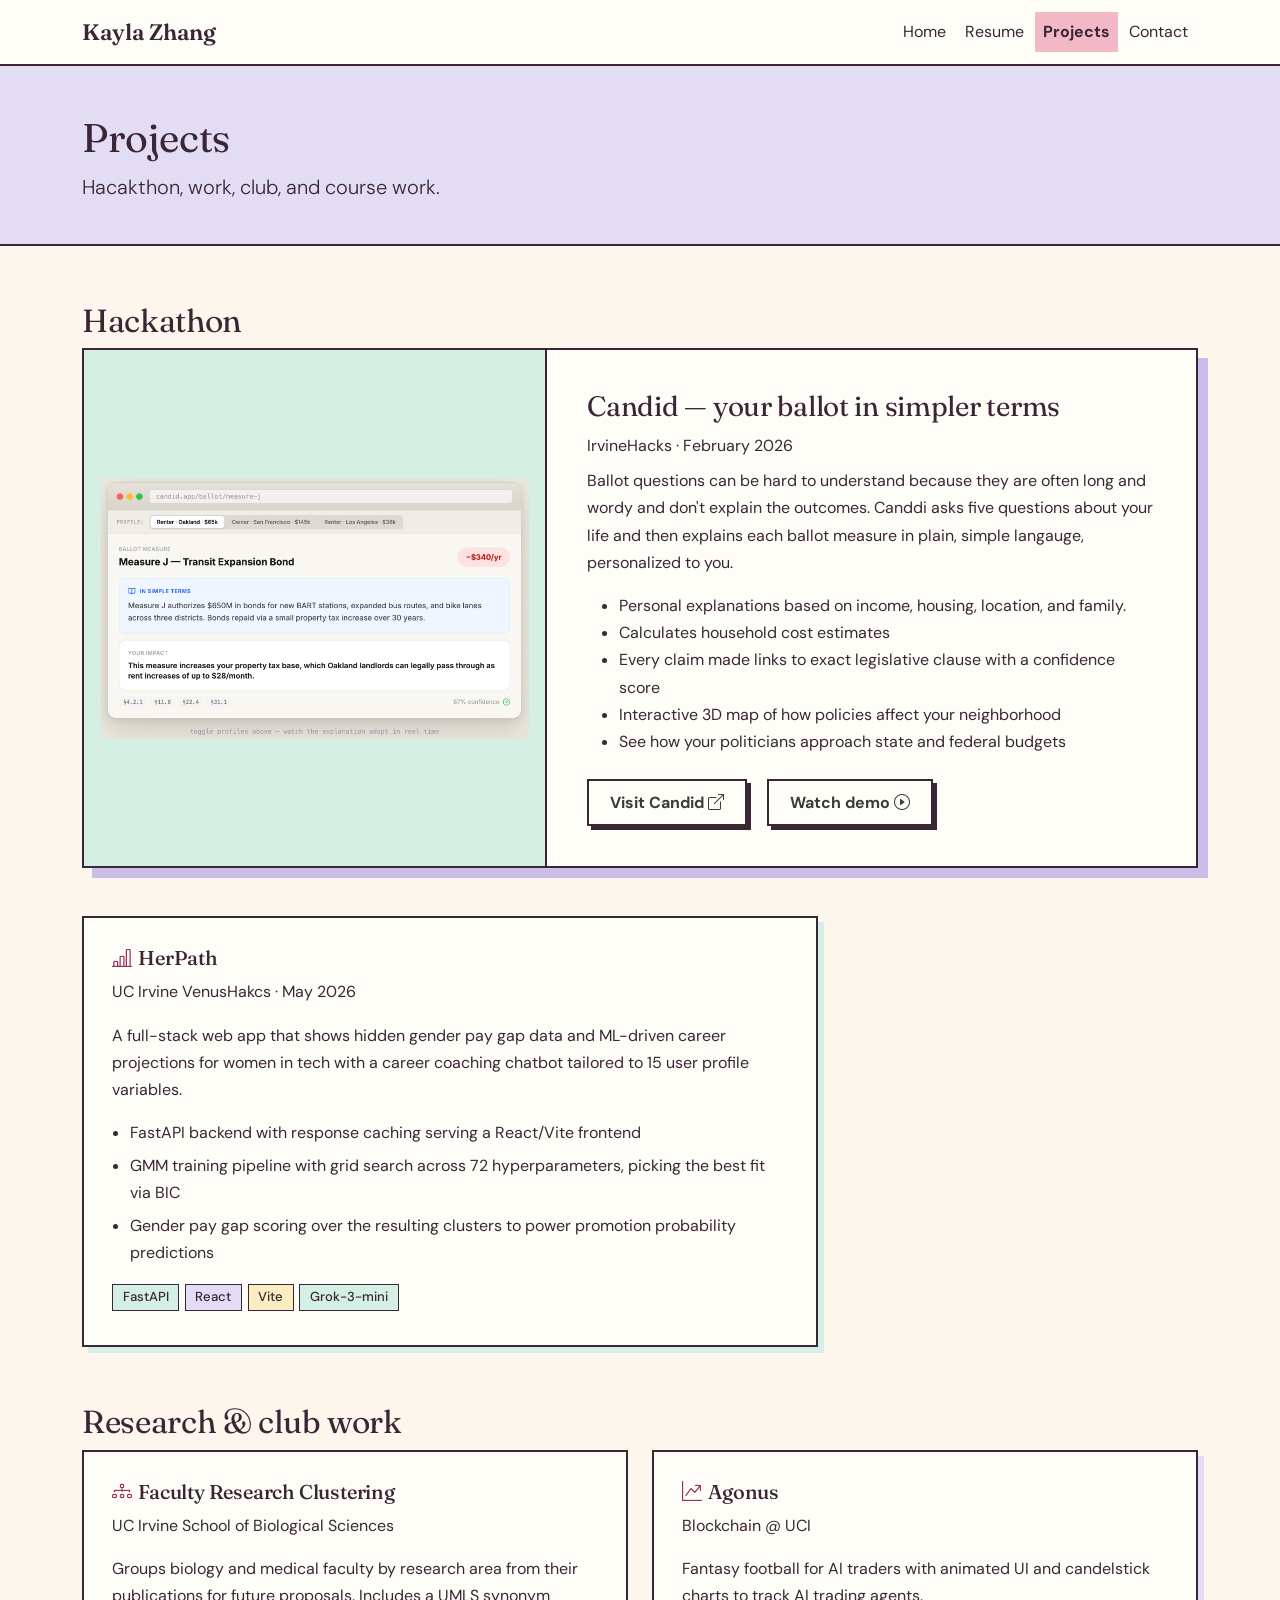
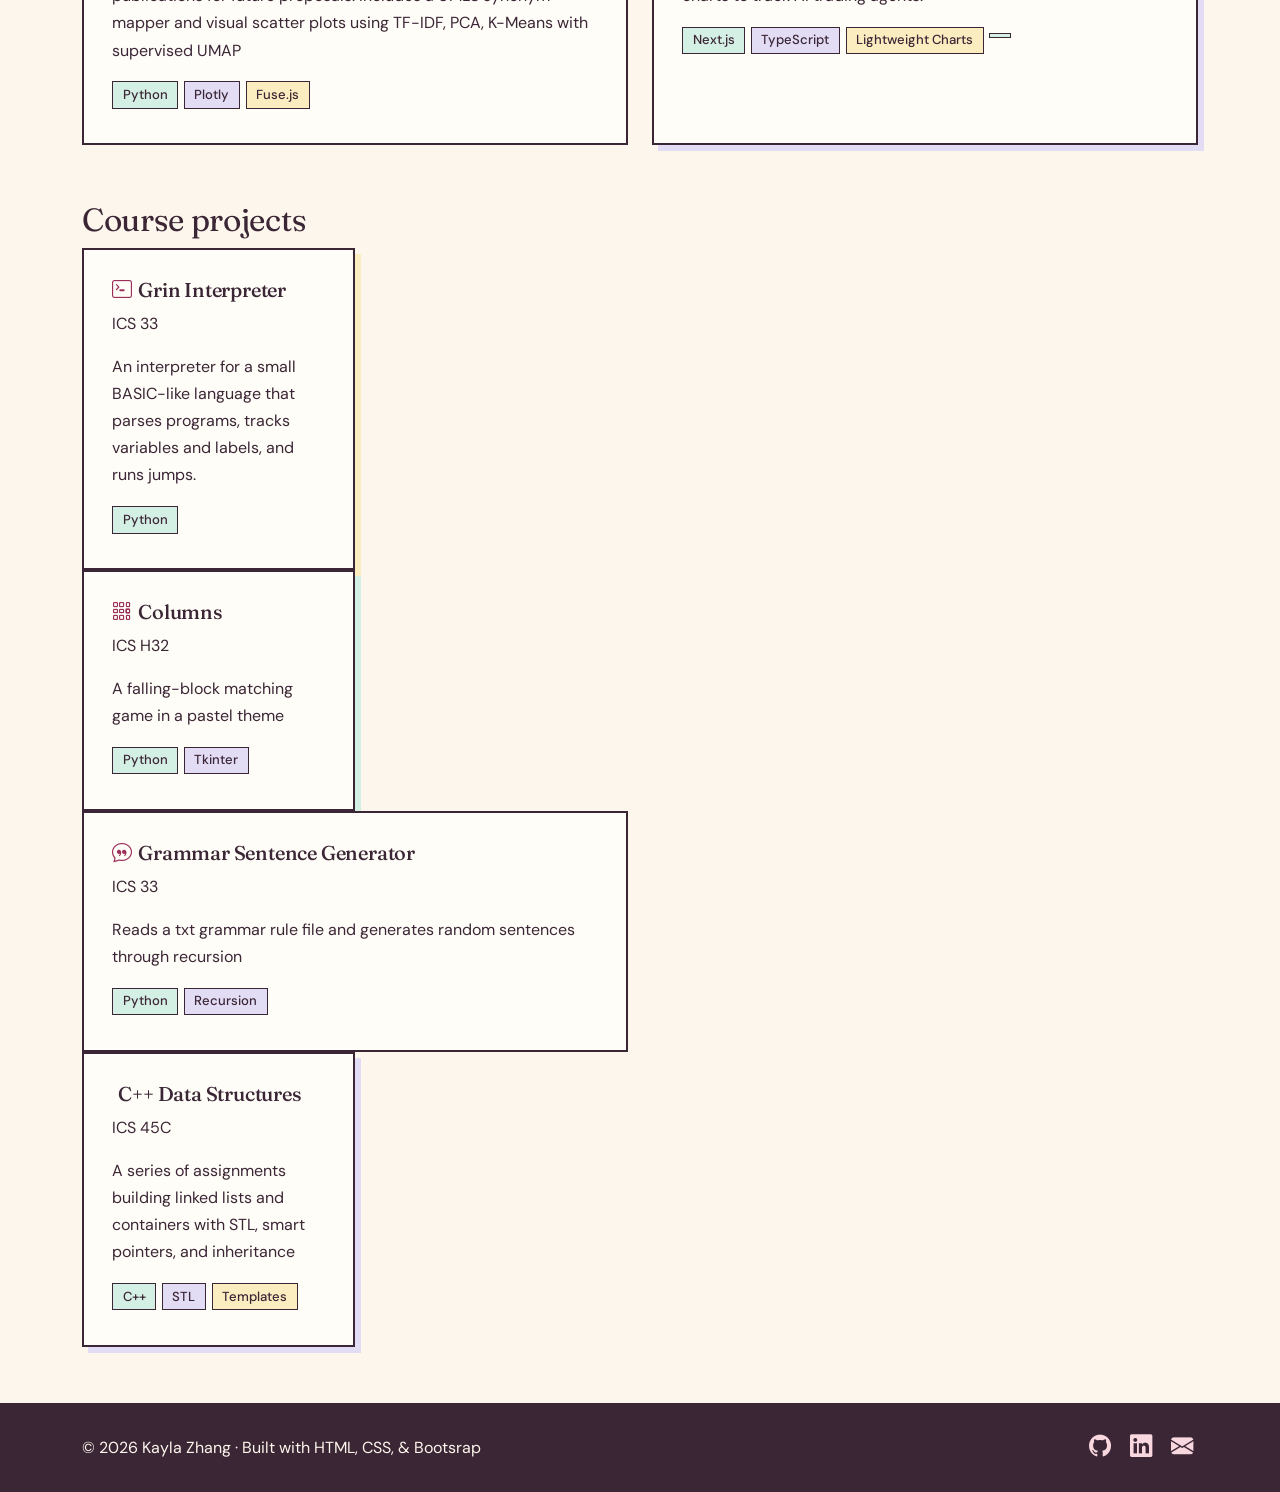
==== projects.html @ 16841bf6 "add course projects" ====
<!doctype html>
<html lang="en">

<!--
WRITTEN BY: Kayla Zhang
EMAIL: kaylaz2@uci.edu
-->

<head>
    <meta charset="utf-8">
    <meta name="author" content="Kayla Zhang">
    <meta name="description" content="description of your page">
  
    <link href="https://cdn.jsdelivr.net/npm/bootstrap@5.0.2/dist/css/bootstrap.min.css" rel="stylesheet" integrity="sha384-EVSTQN3/azprG1Anm3QDgpJLIm9Nao0Yz1ztcQTwFspd3yD65VohhpuuCOmLASjC" crossorigin="anonymous">
    <!-- bootstrap icons-->
    <link href="https://cdn.jsdelivr.net/npm/bootstrap-icons@1.13.1/font/bootstrap-icons.css" rel="stylesheet" integrity="sha384-Bk5cbLkZQ5raZ0+H2/+VbfYx3WpvxvQK4zqXZr7sYODuaX7bKXoSOnipQxkaS8sv" crossorigin="anonymous">
   
    <title>Home | Kayla Zhang </title>
  <!-- Google fonts-->
  <link rel="preconnect" href="htpps://fonts.googleapis.com">
  <link rel="preconnect" href="https://fonts.gstatic.com" crossorigin>
  <link rel="stylesheet" href="https://fonts.googleapis.com/css2?family=DM+Sans:wght@400;500;700&amp;family=Fraunces:opsz,wght@9..144,600&amp;display=swap" rel="stylesheet">
  <link href="css/style.css" rel="stylesheet"> </link> 

</head>
<body>
  <a class="skip-link" href="#main">Skip to main</a>
  <header>
    <nav class="navbar navbar-expand-md site-nav" aria-label="Main navigation">
      <div class="container">
        <a class="navbar-brand" href="index.html">Kayla Zhang</a>
        <button class="navbar-toggler" type="button" data-bs-toggle="collapse" data-bs-target="#navMenu" aria-controls="navMenu" aria-expanded="false" aria-label="Toggle navigation">
          <span class="navbar-toggler-icon"></span>
        </button>
        <div class="collapse navbar-collapse" id="navMenu">
          <div class="navbar-nav ms-auto">
            <li class="nav-item"><a class="nav-link" href="index.html">Home</a></li>
            <li class="nav-item"><a class="nav-link" href="resume.html">Resume</a></li>
            <li class="nav-item"><a class="nav-link active" aria-current="page" href="projects.html">Projects</a></li>
            <li class="nav-item"><a class="nav-link" href="contacts.html">Contact</a></li>
          </div>
        </div>
      </div>
    </nav>
  </header>

  <main id="main">
    <section class="page-header mint">
        <div class="container">
            <h1>Projects</h1>
            <p class="lead mb-0">Hacakthon, work, club, and course work.</p>
        </div>
    </section>
  </main>

  <section class="section" aria-labelledby="hack-heading">
    <div class="container">
        <h2 id="hack-heading" class="section-title">Hackathon</h2>
        <article class="feature row g-0">
            <div class="col-md-5 feature-media">
                <img src="images/candid_card.png" width="640" height="440" alt="Candid ballot card example for Measure J with a simplified version and outcome explanation">

            </div>
            <div class="col-md-7 feature-text">
                <h3>Candid &mdash; your ballot in simpler terms</h3>
                <p class="meta mb-2">IrvineHacks &middot; February 2026</p>
                <p>Ballot questions can be hard to understand because they are often long and wordy and don't explain the outcomes. Canddi asks five questions about your life and then explains each ballot measure in plain, simple langauge, personalized to you.</p>
                <ul>
                    <li>Personal explanations based on income, housing, location, and family.</li>
                    <li>Calculates household cost estimates</li>
                    <li>Every claim made links to exact legislative clause with a confidence score</li>
                    <li>Interactive 3D map of how policies affect your neighborhood</li>
                    <li>See how your politicians approach state and federal budgets</li>
                </ul>
                <a class="btn btn-pastel mt-2 me-3" href="https://irvine-hacks-candid.vercel.app/">Visit Candid <i class="bi bi-box-arrow-up-right" aria-hidden="true"></i><span class="visually-hidden">(external site)</span></a>
                <a class="btn btn-pastel mt-2" href="https://www.youtube.com/watch?v=BkP_iGvOhsA">Watch demo <i class="bi bi-play-circle" aria-hidden="true"></i><span class="visually-hidden">(video on external site)</span></a>
            </div>
        </article>
        <div class="row mt-5">
            <div class="col-lg-8">
                <article class="box mint">
                    <h3 class="h5"><i class="bi bi-bar-chart-line" aria-hidden="true"></i>HerPath</h3>
                    <p class="meta">UC Irvine VenusHakcs &middot; May 2026</p>
                    <p> A full-stack web app that shows hidden gender pay gap data and ML-driven career projections for women in tech with a career coaching chatbot tailored to 15 user profile variables. </p>
                    <ul>
                        <li>FastAPI backend with response caching serving a React/Vite frontend</li>
                        <li>GMM training pipeline with grid search across 72 hyperparameters, picking the best fit via BIC</li>
                        <li>Gender pay gap scoring over the resulting clusters to power promotion probability predictions</li>
                    </ul>
                    <div><span class="tag">FastAPI</span><span class="tag">React</span><span class="tag">Vite</span><span class="tag">Grok-3-mini</span></div>
                </article>
            </div>
        </div>
    </div>
  </section>
  <section class="section pt-0" aria-labelledby="work-heading">
    <div class="container">
        <h2 id="work-heading" class="section-title">Research &amp; club work</h2>
        <article class="row g-4">
            <div class="col-md-6">
                <article class="box">
                    <h3 class="h5"><i class="bi bi-diagram-3" aria-hidden="true"></i>Faculty Research Clustering</h3>
                    <p class="meta">UC Irvine School of Biological Sciences</p>
                    <p> Groups biology and medical faculty by research area from their publications for future proposals. Includes a UMLS synonym mapper and visual scatter plots using TF-IDF, PCA, K-Means with supervised UMAP</p>
                    <div><span class="tag">Python</span><span class="tag">Plotly</span><span class="tag">Fuse.js</span></div>
                </article>
            </div>
            <div class="col-md-6">
                <article class="box lavender">
                    <h3 class="h5"><i class="bi bi-graph-up-arrow" aria-hidden="true"></i>Agonus</h3>
                    <p class="meta">Blockchain @ UCI</p>
                    <p>Fantasy football for AI traders with animated UI and candelstick charts to track AI trading agents.</p>
                    <div><span class="tag">Next.js</span><span class="tag">TypeScript</span><span class="tag">Lightweight Charts</span><span class="tag"PostgreSQL></span></div>
                </article>
            </div>
        </div>
    </div>
  </section>

  <section class="section pt-0" aria-labelledby="course-heading">
    <div class="container">
        <h2 id="course-heading" class="section-title">Course projects</h2>
        <div class="row g-4">
            <div class="col-md-6">
                <div class="col-md-6">
                    <article class="box butter">
                        <h3 class="h5"><i class="bi bi-terminal" aria-hidden="true"></i>Grin Interpreter</h3>
                        <p class="meta">ICS 33</p>
                        <p>An interpreter for a small BASIC-like language that parses programs, tracks variables and labels, and runs jumps.</p>
                        <div><span class="tag">Python</span></div>
                    </article>
                </div>
                <div class="col-md-6">
                    <article class="box mint">
                        <h3 class="h5"><i class="bi bi-grid-3x3-gap" aria-hidden="true"></i>Columns</h3>
                        <p class="meta">ICS H32</p>
                        <p>A falling-block matching game in a pastel theme</p>
                        <div><span class="tag">Python</span><span class="tag">Tkinter</span></div>
                    </article>
                </div>
                <div class="col-md">
                    <article class="box">
                        <h3 class="h5"><i class="bi bi-chat-quote" aria-hidden="true"></i>Grammar Sentence Generator</h3>
                        <p class="meta">ICS 33</p>
                        <p>Reads a txt grammar rule file and generates random sentences through recursion</p>
                        <div><span class="tag">Python</span><span class="tag">Recursion</span></div>
                    </article>
                </div>
                <div class="col-md-6">
                    <article class="box lavender">
                        <h3 class="h5"><i class="bi bi-bracesp" aria-hidden="true"></i>C++ Data Structures</h3>
                        <p class="meta">ICS 45C</p>
                        <p>A series of assignments building linked lists and containers with STL, smart pointers, and inheritance</p>
                        <div><span class="tag">C++</span><span class="tag">STL</span><span class="tag">Templates</span></div>
                    </article>
                </div>
            </div>
        </div>
    </div>
  </section>



  <footer class="site-footer py-4">
    <div class="container d-md-flex justify-content-between align-items-center">
      <p class="mb-2 mb-md-0">&copy; 2026 Kayla Zhang &middot; Built with HTML, CSS, &amp; Bootsrap</p>
      <div class="social d-flex gpa-3 fs-5">
        <a href="https://github.com/kaylazhang07" aria-label="Github"><i class="bi bi-github" aria-hidden="true"></i></a>
        <a href="https://linkedin.com/kayla-d-zhang" aria-label="Linkedin"><i class="bi bi-linkedin" aria-hidden="true"></i></a>
        <a href="mailto:kaylazhang123@gmail.com" aria-label="Email Kayla"><i class="bi bi-envelope-fill" aria-hidden="true"></i></a>
      </div>
    </div>
  </footer>
  
  <script src="https://cdn.jsdelivr.net/npm/bootstrap@5.0.2/dist/js/bootstrap.bundle.min.js" integrity="sha384-MrcW6ZMFYlzcLA8Nl+NtUVF0sA7MsXsP1UyJoMp4YLEuNSfAP+JcXn/tWtIaxVXM" crossorigin="anonymous"></script>
</body>
</html>
---- css/style.css ----
/* color pallete
cream #fdf6ec
paper #fffdf8
light pink #f8d7df
lavender #e3dcf5
#mint #d4efe3
butter yellow #fbedc0
dark puprle #3b2635
fuschia #9c2f5a
*/

body{
    font-family: "DM Sans", "Helvetica Neue", Arial, sans-serif;
    background-color: #fdf6ec;
    color: #3b2635;
    line-height: 1.7;
}

h1, 
h2, 
h3, 
h4 {
    font-family: "Fraunces", Georgia, "Times New Roman", serif;
    font-weight: 400;
    color: #3b2635;
    letter-spacing: -0.01em;
}

a {
    color: #9c2f5a;
    text-decoration-thickness: 2px; 
    text-underline-offset: 3px;
}

a:hover,
a:focus{
    color: #3b2635; 
    background-color: #f8d7df;
}

a:focus-visible,
button:focus-visible,
.table-wrap:focus-visible{
    outline: 3px solid #9c2f5a;
    outline-offset: 2px;
    box-shadow: none;
}


.site-nav{
    background-color: #fffdf8;
    border-bottom: 2px solid #3b2635;
}
.site-nav .navbar-brand{
    font-family: "Fraunces", Georgia, serif;
    font-weight: 600;
    font-size: 1.4rem;
    color: #3b2635;
}

.site-nav .navbar-brand:hover,
.site-nav .navbar-brand:focus{
    background-color: transparent;
    color:#9c2f5a;
}

.site-nav .nav-link{
    color: #3b2635;
    padding: 0.4rem 0.9rem;
    margin: 0 0.1rem;
}

.site-nav .nav-link:hover,
.site-nav .nav-link:focus{
    background-color: #f8d7df;
    color:  #3b2635;
}

.site-nav .navbar-nav .nav-link.active{
    background-color: #f2b8c6;
    color: #3b2635;
    font-weight: 700;
}


code {
    color: #3b2635;
    background-color: #f8d7df;
    padding: 0 0.25rem;
}

.box{
    background-color: #fffdf8;
    border: 2px solid #3b2635;
    padding: 1.75rem;
}

.row > [class*="col"] > .box:only-child{
    height: 100%;
}

.box.lavender{
    box-shadow: 6px 6px 0 #e3dcf5;
}

.box.mint{
    box-shadow: 6px 6px 0 #d4efe3;
}

.box.butter{
    box-shadow: 6px 6px 0 #fbedc0;
}

.box.pink{
    box-shadow: 6px 6px 0 #f8d7df;
}

.box h2 .bi,
.box h3 .bi{
    color: #9c2f5a;
    margin-right: 0.4rem;
}

.box ul{
    padding-left: 1.1rem;
}

.box ul li{
    margin-bottom: 0.35rem;
}
.card,
.btn,
.navbar-toggler,
.table,
.badge,
img {
    border-radius: 0;
}

.skip-link{
    position: absolute; 
    left: 1rem;
    top: -4rem;
    z-index: 2000;
    padding: 0.5rem 1rem; 
    background-color:#3b2635; 
    color: #ffffff; 
}

.skip-link:focus{
    top: 1rem; 
    color: #ffffff;
    background-color: #3b2635; 
}

.feature {
    background-color: #fffdf8;
    border: 2px solid #3b2635;
    box-shadow: 10px 10px 0 #c9bdea;
}
.feature .feature-text{
    padding: 2.5rem;
}

.feature .feature-media{
    display: flex;
    align-items: center;
    background-color: #d4efe3;
    border-right: 2px solid #3b2635;
    padding: 1rem;
}

.feature .feature-media img{
    width: 100%;
    height:auto; 
}
.hero {
    background-color: #f8d7df;
    border-bottom: 2px solid #3b2635;
    padding: 4.5rem 0;
}

.hero .eyebrow{
    display: inline-block;
    background-color: #fffdf8;
    border: 2px solid #3b2635; 
    padding: 0.15rem 0.75rem; 
    font-weight: 600; 
    font-size: 0.85rem; 
    letter-spacing: 0.06em; 
    text-transform: uppercase; 
    margin-bottom: 1rem;
}

.hero h1{
    font-size: 1.2rem;
    max-width: 38rem;
}

.hero .lead{
    font-size: 1.2rem;
    max-width: 38rem;
}

.profile-img{
    width: 100%;
    max-width: 280px;
    height: auto;
    aspect-ratio: 4 / 5;
    object-fit: cover;
    object-position: 50% 70%;
    border: 2px solid #3b2635;
    box-shadow: 10px 10px 0 #3b2635;
    background-color: #fffdf8;
}

.btn-pastel{
    background: #fffdf8;
    border: 2px solid #3b2635;
    color: #3b3b3b;
    font-weight: 700;
    padding: 0.6rem 1.3rem;
    box-shadow: 4px 4px 0 #3b2635;
}

.btn-pastel:hover,
.btn-pastel:focus{
    background-color: #e3dcf5;
    border-color: #3b2635;
    color:#3b2635;
    box-shadow: 2px 2px 0 #3b2635;
}

.btn-pink{
    background: #fffdf8;
    border: 2px solid #3b2635;
    color: #3b3b3b;
    font-weight: 700;
    padding: 0.6rem 1.3rem;
    box-shadow: 4px 4px 0 #f2b8c6;
}

.btn-pink:hover,
.btn-pink:focus {
    background-color: #9c2f5a;
    border-color: #9c2f5a;
    color:#ffffff;
}

.page-header{
    background-color: #e3dcf5;
    border-bottom: 2px solid #3b2635;
    padding: 3rem 0 2.5rem;
}

.page-header.pink{
    background-color: #f8d7df;
}

.section{
    padding: 3.5rem 0;
}


.site-footer{
    background-color: #3b2635;
    color: #fdf6ec;
    padding: 2rem 0;
}

.site-footer a{
    color: #f8d7df;
}

.site-footer a:hover,
.site-footer a:focus{
    color: #3b2635;
    background-color: #f8d7df;
}

.site-footer .social a {
    font-size: 1.4rem;
    margin-left: 0.6rem;
    padding: 0.1rem 0.3rem;
}

.job{
    border-left: 3px solid #3b2635;
    padding: 0 0 2rem 1.5rem;
    position: relative;
}

.job::before{
    content:"";
    position: absolute;
    left: -9px;
    top: 0.45rem;
    width: 15px;
    height: 15px; 
    background-color: #f2b8c6;
    border: 2px solid #3b2635;
}

.job h3{
    font-size: 1.3rem;
    margin-bottom: 0.1rem;
}

.job.org{
    color: #9c2f5a;
    font-weight: 700;
}

.job ul{
    margin-top: 0.6rem;
    padding-left: 1.1rem;
}

.table-wrap{
    border: 2px solid #3b2635;
    background-color: #fffdf8;
}

.tag{
    display: inline-block;
    margin: 0 0.35rem 0.4rem 0;
    padding: 0.1rem 0.6rem;
    border: 1.5px solid #3b2635;
    background-color: #d4efe3;
    color: #3b2635;
    font-size: 0.82rem;
    font-weight: 500;
}
.tag:nth-child(3n) {
    background-color: #fbedc0;
}
.tag:nth-child(3n+2) {
    background-color: #e3dcf5;
}

.skills-table{
    margin-bottom: 0;
}

.skills-table th,
.skills-table td{
    background-color: #fffdf8;
    color: #3b2635;
    padding: 0.75rem 1rem;
}

.skills-table tbody tr:nth-child(even) th,
.skills-table tbody tr:nth-child(even) td{
    background-color: #e3dcf5;
}

.skills-table caption{
    caption-side: top;
    color: #3b2635;
    font-weight: 700;
    padding: 0.75rem 1rem;
    background-color: #e3dcf5;
    border-bottom: 2px solid #3b2635;
}

.skills-table thead th{
    background-color: #f2b8c6;
    color: #3b2635;
    border-bottom: 2px solid #3b2635;
}

.skills-table tbody th{
    font-weight: 700;
}

.sidebar{
    background-color: #fbedc0;
    border: 2px solid #3b2635;
    padding: 1.5rem;
}

.sidebar h2{
    font-size: 1.3rem;
}


.sidebar ul{
    padding-left: 1.1rem;
    margin-bottom: 0;
}

aside > .box{
    height: auto;
}

@media(max-width: 767.98px){
    .hero{
        padding: 2.5rem 0;
    }

    .hero h1{
        font-size: 2.3rem;
    }

    .profile-img {
        max-width: 200px;
        margin-bottom: 1.5rem;
        box-shadow: 6px 6px 0 #3b2635;
    }

    .feature .feature-media{
        border-right: none;
        border-bottom: 2px solid #3b2635;
    }


    .site-footer .social a {
        margin-left: 0;
        margin-right: 0.6rem;
    }

    .section{
        padding: 2.5rem 0;
    }
}
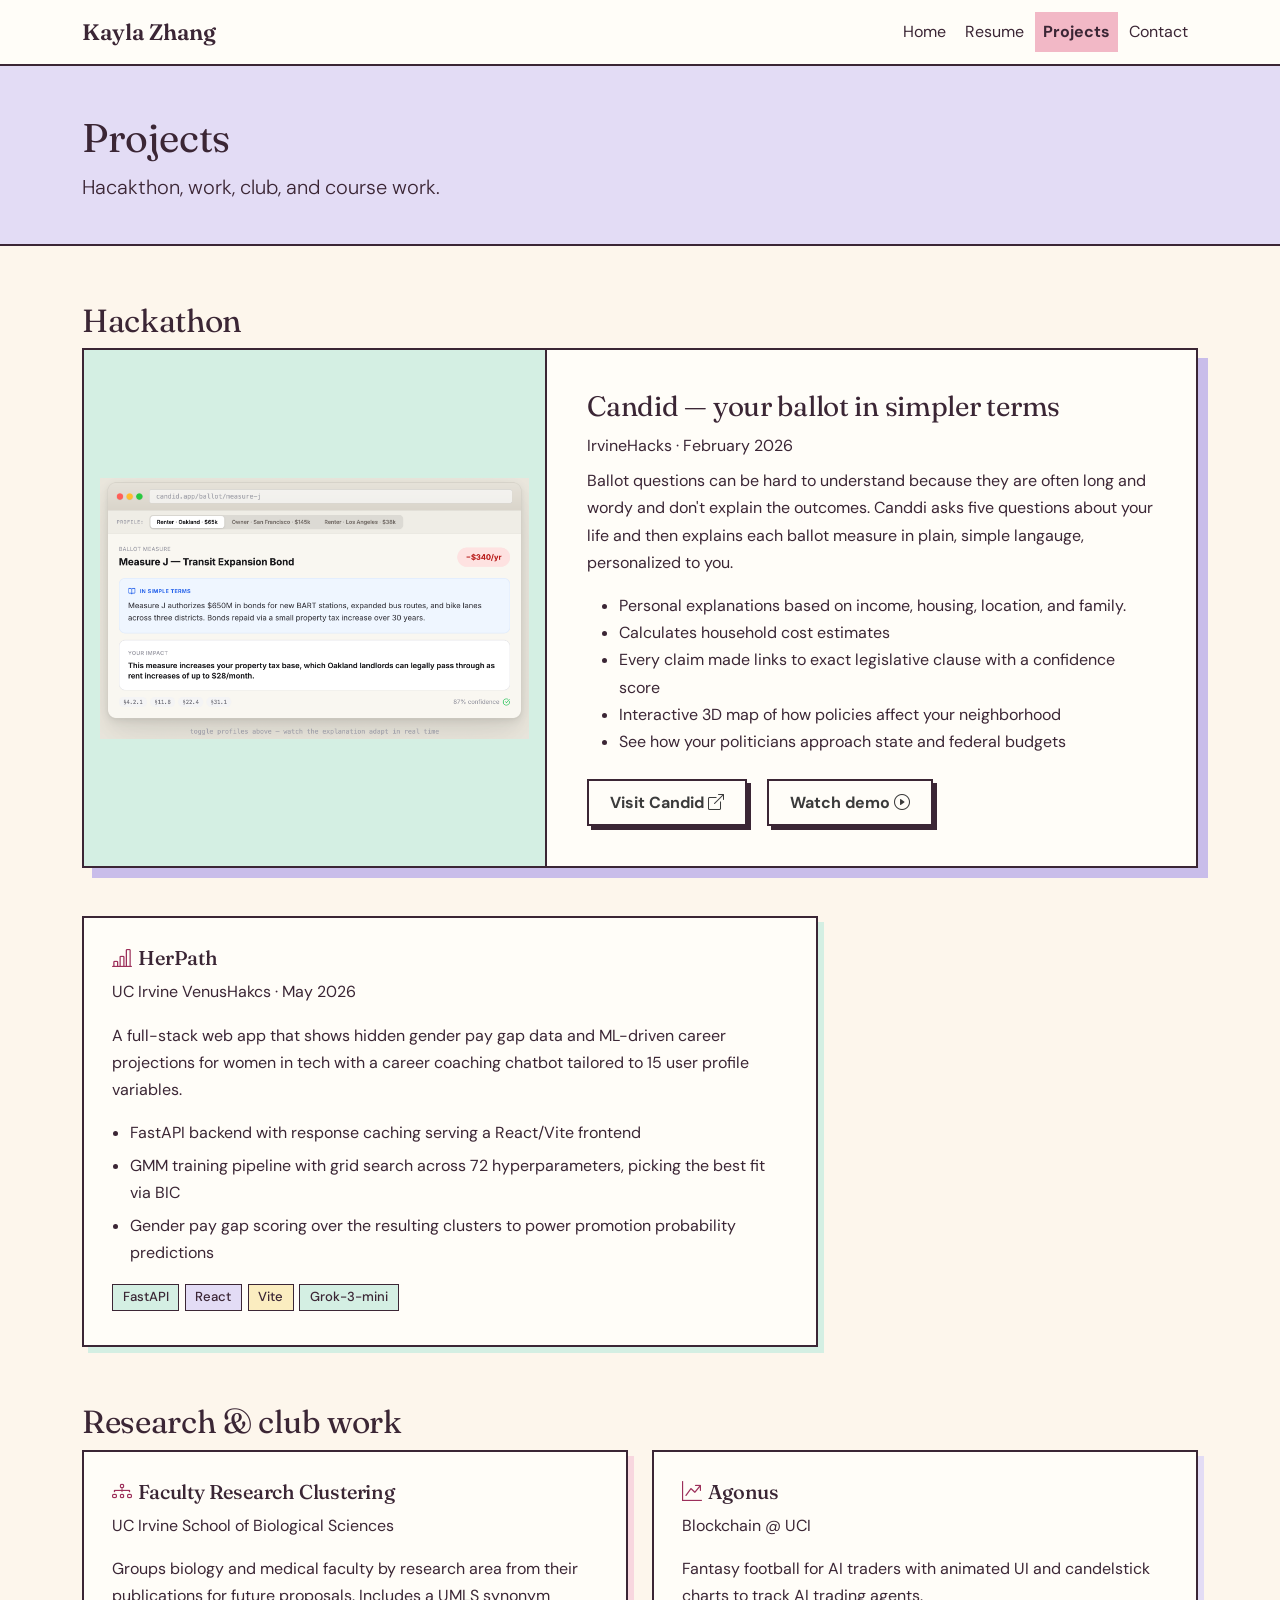
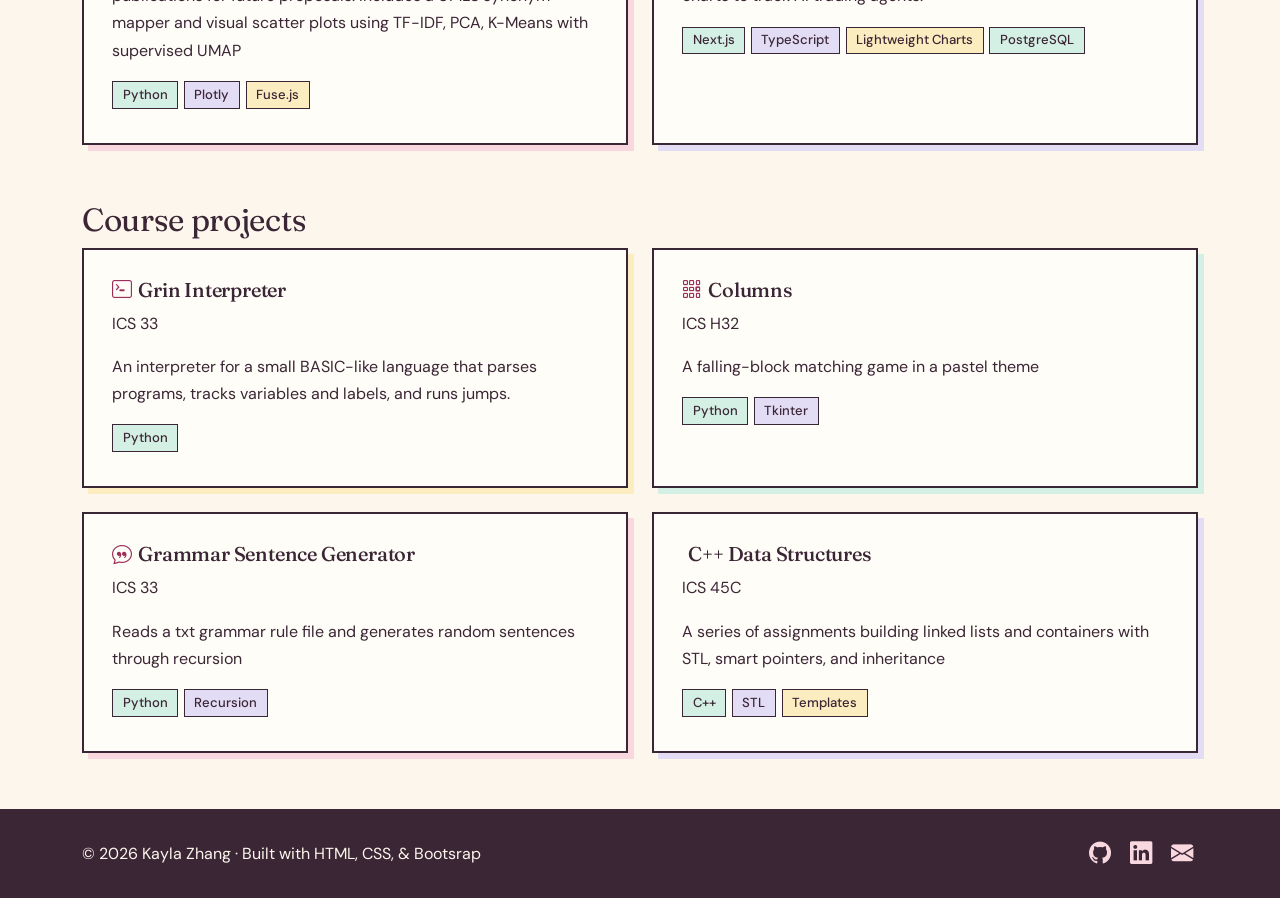
==== commit 16194e5c: "remove extra column line" ====
--- a/projects.html
+++ b/projects.html
@@ -98,7 +98,7 @@
         <h2 id="work-heading" class="section-title">Research &amp; club work</h2>
         <article class="row g-4">
             <div class="col-md-6">
-                <article class="box">
+                <article class="box pink">
                     <h3 class="h5"><i class="bi bi-diagram-3" aria-hidden="true"></i>Faculty Research Clustering</h3>
                     <p class="meta">UC Irvine School of Biological Sciences</p>
                     <p> Groups biology and medical faculty by research area from their publications for future proposals. Includes a UMLS synonym mapper and visual scatter plots using TF-IDF, PCA, K-Means with supervised UMAP</p>
@@ -110,7 +110,7 @@
                     <h3 class="h5"><i class="bi bi-graph-up-arrow" aria-hidden="true"></i>Agonus</h3>
                     <p class="meta">Blockchain @ UCI</p>
                     <p>Fantasy football for AI traders with animated UI and candelstick charts to track AI trading agents.</p>
-                    <div><span class="tag">Next.js</span><span class="tag">TypeScript</span><span class="tag">Lightweight Charts</span><span class="tag"PostgreSQL></span></div>
+                    <div><span class="tag">Next.js</span><span class="tag">TypeScript</span><span class="tag">Lightweight Charts</span><span class="tag">PostgreSQL</span></div>
                 </article>
             </div>
         </div>
@@ -121,7 +121,6 @@
     <div class="container">
         <h2 id="course-heading" class="section-title">Course projects</h2>
         <div class="row g-4">
-            <div class="col-md-6">
                 <div class="col-md-6">
                     <article class="box butter">
                         <h3 class="h5"><i class="bi bi-terminal" aria-hidden="true"></i>Grin Interpreter</h3>
@@ -139,7 +138,7 @@
                     </article>
                 </div>
                 <div class="col-md">
-                    <article class="box">
+                    <article class="box pink">
                         <h3 class="h5"><i class="bi bi-chat-quote" aria-hidden="true"></i>Grammar Sentence Generator</h3>
                         <p class="meta">ICS 33</p>
                         <p>Reads a txt grammar rule file and generates random sentences through recursion</p>
@@ -154,7 +153,6 @@
                         <div><span class="tag">C++</span><span class="tag">STL</span><span class="tag">Templates</span></div>
                     </article>
                 </div>
-            </div>
         </div>
     </div>
   </section>
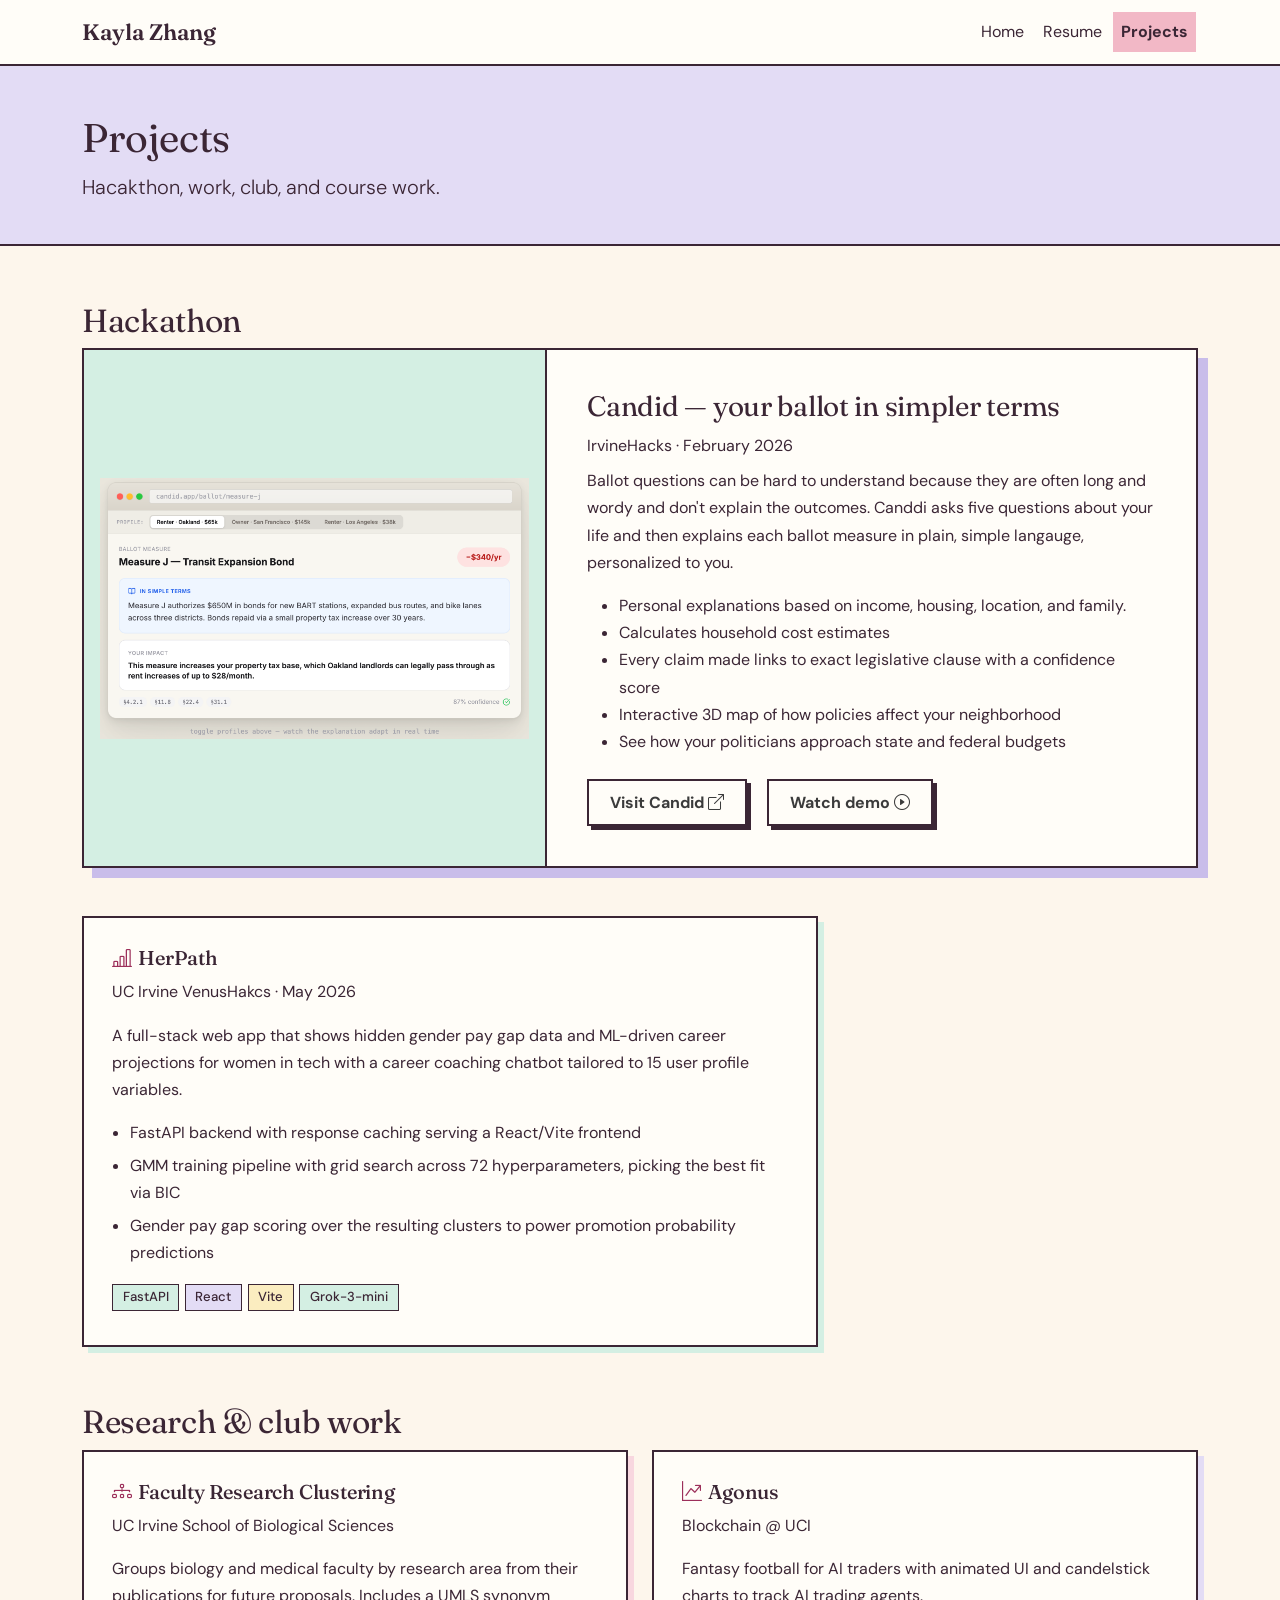
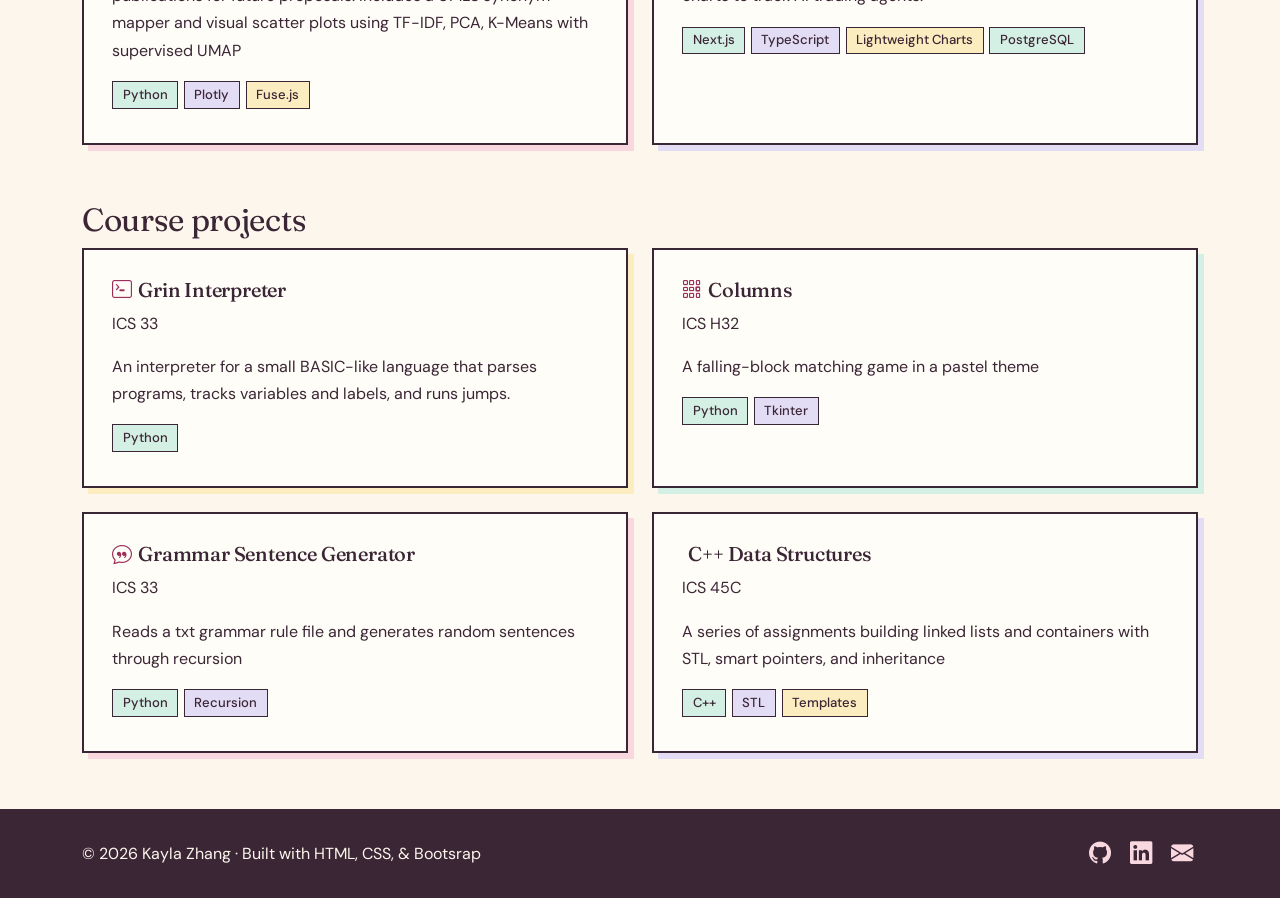
==== commit dc10e3be: "remove contact page" ====
--- a/projects.html
+++ b/projects.html
@@ -37,7 +37,6 @@
             <li class="nav-item"><a class="nav-link" href="index.html">Home</a></li>
             <li class="nav-item"><a class="nav-link" href="resume.html">Resume</a></li>
             <li class="nav-item"><a class="nav-link active" aria-current="page" href="projects.html">Projects</a></li>
-            <li class="nav-item"><a class="nav-link" href="contacts.html">Contact</a></li>
           </div>
         </div>
       </div>
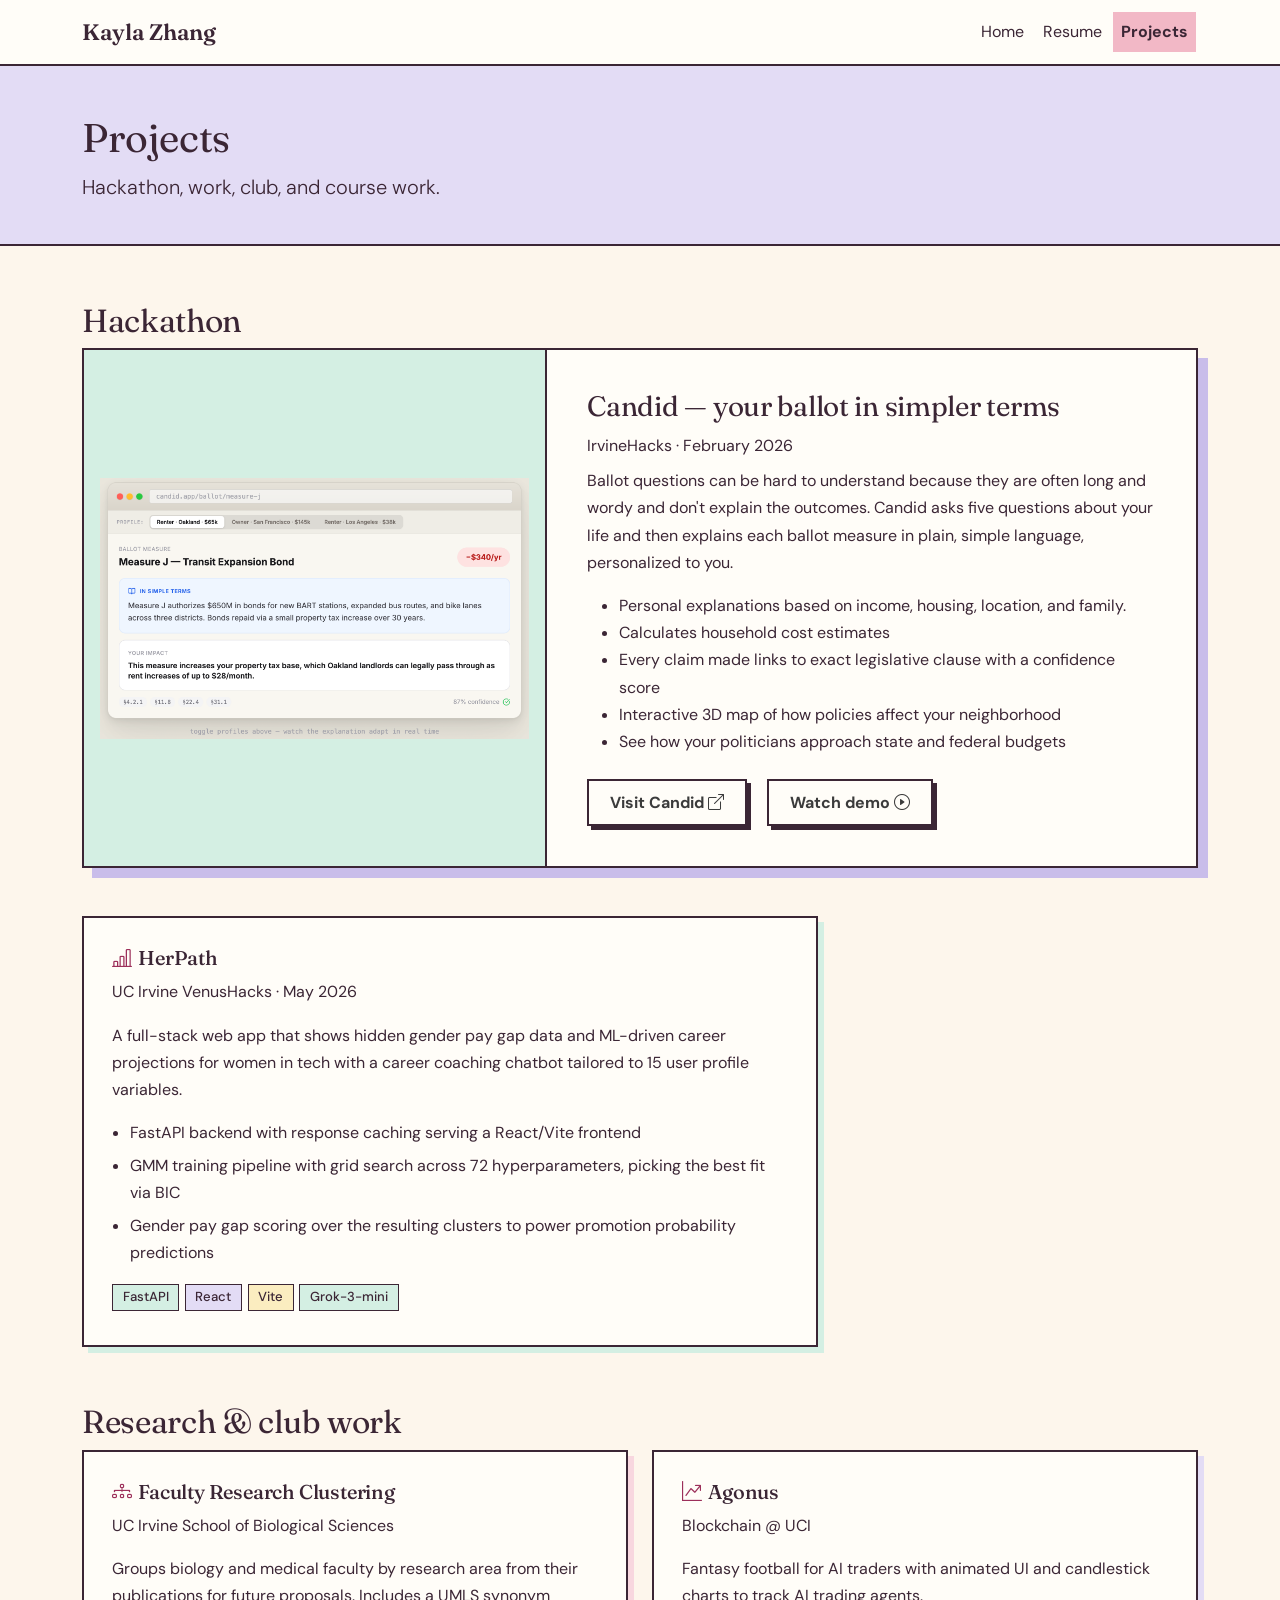
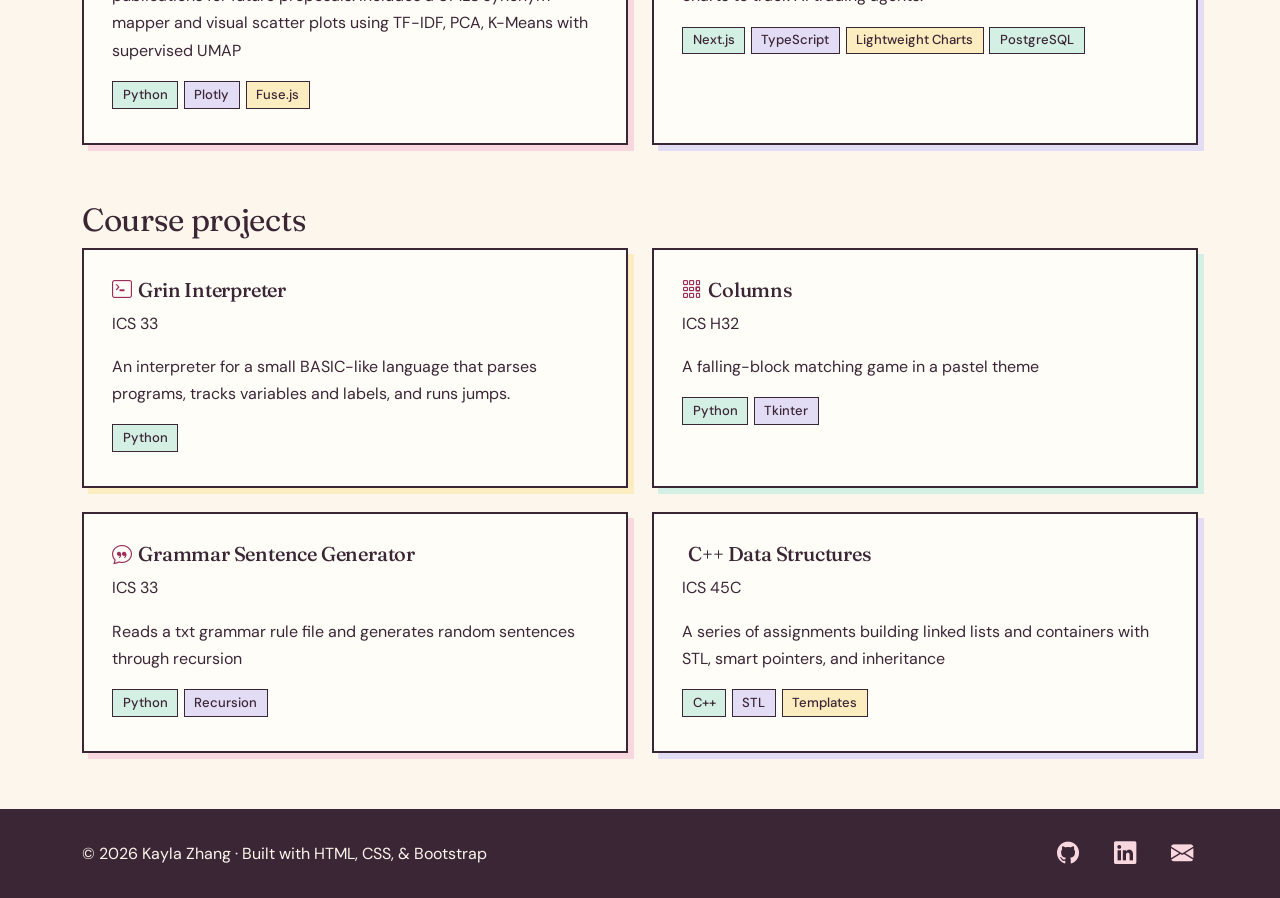
==== commit dc81f5c0: "fix w3c issues and typos" ====
--- a/projects.html
+++ b/projects.html
@@ -9,7 +9,7 @@
 <head>
     <meta charset="utf-8">
     <meta name="author" content="Kayla Zhang">
-    <meta name="description" content="description of your page">
+    <meta name="description" content="Kayla Zhang's projects (Hackathon, work, club, school)">
   
     <link href="https://cdn.jsdelivr.net/npm/bootstrap@5.0.2/dist/css/bootstrap.min.css" rel="stylesheet" integrity="sha384-EVSTQN3/azprG1Anm3QDgpJLIm9Nao0Yz1ztcQTwFspd3yD65VohhpuuCOmLASjC" crossorigin="anonymous">
     <!-- bootstrap icons-->
@@ -17,10 +17,10 @@
    
     <title>Home | Kayla Zhang </title>
   <!-- Google fonts-->
-  <link rel="preconnect" href="htpps://fonts.googleapis.com">
+  <link rel="preconnect" href="https://fonts.googleapis.com">
   <link rel="preconnect" href="https://fonts.gstatic.com" crossorigin>
-  <link rel="stylesheet" href="https://fonts.googleapis.com/css2?family=DM+Sans:wght@400;500;700&amp;family=Fraunces:opsz,wght@9..144,600&amp;display=swap" rel="stylesheet">
-  <link href="css/style.css" rel="stylesheet"> </link> 
+  <link rel="stylesheet" href="https://fonts.googleapis.com/css2?family=DM+Sans:wght@400;500;700&amp;family=Fraunces:opsz,wght@9..144,600&amp;display=swap">
+  <link href="css/style.css" rel="stylesheet"> 
 
 </head>
 <body>
@@ -47,10 +47,9 @@
     <section class="page-header mint">
         <div class="container">
             <h1>Projects</h1>
-            <p class="lead mb-0">Hacakthon, work, club, and course work.</p>
+            <p class="lead mb-0">Hackathon, work, club, and course work.</p>
         </div>
     </section>
-  </main>
 
   <section class="section" aria-labelledby="hack-heading">
     <div class="container">
@@ -63,7 +62,7 @@
             <div class="col-md-7 feature-text">
                 <h3>Candid &mdash; your ballot in simpler terms</h3>
                 <p class="meta mb-2">IrvineHacks &middot; February 2026</p>
-                <p>Ballot questions can be hard to understand because they are often long and wordy and don't explain the outcomes. Canddi asks five questions about your life and then explains each ballot measure in plain, simple langauge, personalized to you.</p>
+                <p>Ballot questions can be hard to understand because they are often long and wordy and don't explain the outcomes. Candid asks five questions about your life and then explains each ballot measure in plain, simple language, personalized to you.</p>
                 <ul>
                     <li>Personal explanations based on income, housing, location, and family.</li>
                     <li>Calculates household cost estimates</li>
@@ -79,7 +78,7 @@
             <div class="col-lg-8">
                 <article class="box mint">
                     <h3 class="h5"><i class="bi bi-bar-chart-line" aria-hidden="true"></i>HerPath</h3>
-                    <p class="meta">UC Irvine VenusHakcs &middot; May 2026</p>
+                    <p class="meta">UC Irvine VenusHacks &middot; May 2026</p>
                     <p> A full-stack web app that shows hidden gender pay gap data and ML-driven career projections for women in tech with a career coaching chatbot tailored to 15 user profile variables. </p>
                     <ul>
                         <li>FastAPI backend with response caching serving a React/Vite frontend</li>
@@ -95,7 +94,7 @@
   <section class="section pt-0" aria-labelledby="work-heading">
     <div class="container">
         <h2 id="work-heading" class="section-title">Research &amp; club work</h2>
-        <article class="row g-4">
+        <div class="row g-4">
             <div class="col-md-6">
                 <article class="box pink">
                     <h3 class="h5"><i class="bi bi-diagram-3" aria-hidden="true"></i>Faculty Research Clustering</h3>
@@ -108,7 +107,7 @@
                 <article class="box lavender">
                     <h3 class="h5"><i class="bi bi-graph-up-arrow" aria-hidden="true"></i>Agonus</h3>
                     <p class="meta">Blockchain @ UCI</p>
-                    <p>Fantasy football for AI traders with animated UI and candelstick charts to track AI trading agents.</p>
+                    <p>Fantasy football for AI traders with animated UI and candlestick charts to track AI trading agents.</p>
                     <div><span class="tag">Next.js</span><span class="tag">TypeScript</span><span class="tag">Lightweight Charts</span><span class="tag">PostgreSQL</span></div>
                 </article>
             </div>
@@ -155,13 +154,13 @@
         </div>
     </div>
   </section>
-
+</main>
 
 
   <footer class="site-footer py-4">
     <div class="container d-md-flex justify-content-between align-items-center">
-      <p class="mb-2 mb-md-0">&copy; 2026 Kayla Zhang &middot; Built with HTML, CSS, &amp; Bootsrap</p>
-      <div class="social d-flex gpa-3 fs-5">
+      <p class="mb-2 mb-md-0">&copy; 2026 Kayla Zhang &middot; Built with HTML, CSS, &amp; Bootstrap</p>
+      <div class="social d-flex gap-3 fs-5">
         <a href="https://github.com/kaylazhang07" aria-label="Github"><i class="bi bi-github" aria-hidden="true"></i></a>
         <a href="https://linkedin.com/kayla-d-zhang" aria-label="Linkedin"><i class="bi bi-linkedin" aria-hidden="true"></i></a>
         <a href="mailto:kaylazhang123@gmail.com" aria-label="Email Kayla"><i class="bi bi-envelope-fill" aria-hidden="true"></i></a>
--- a/css/style.css
+++ b/css/style.css
@@ -306,7 +306,7 @@
     margin-bottom: 0.1rem;
 }
 
-.job.org{
+.job .org{
     color: #9c2f5a;
     font-weight: 700;
 }
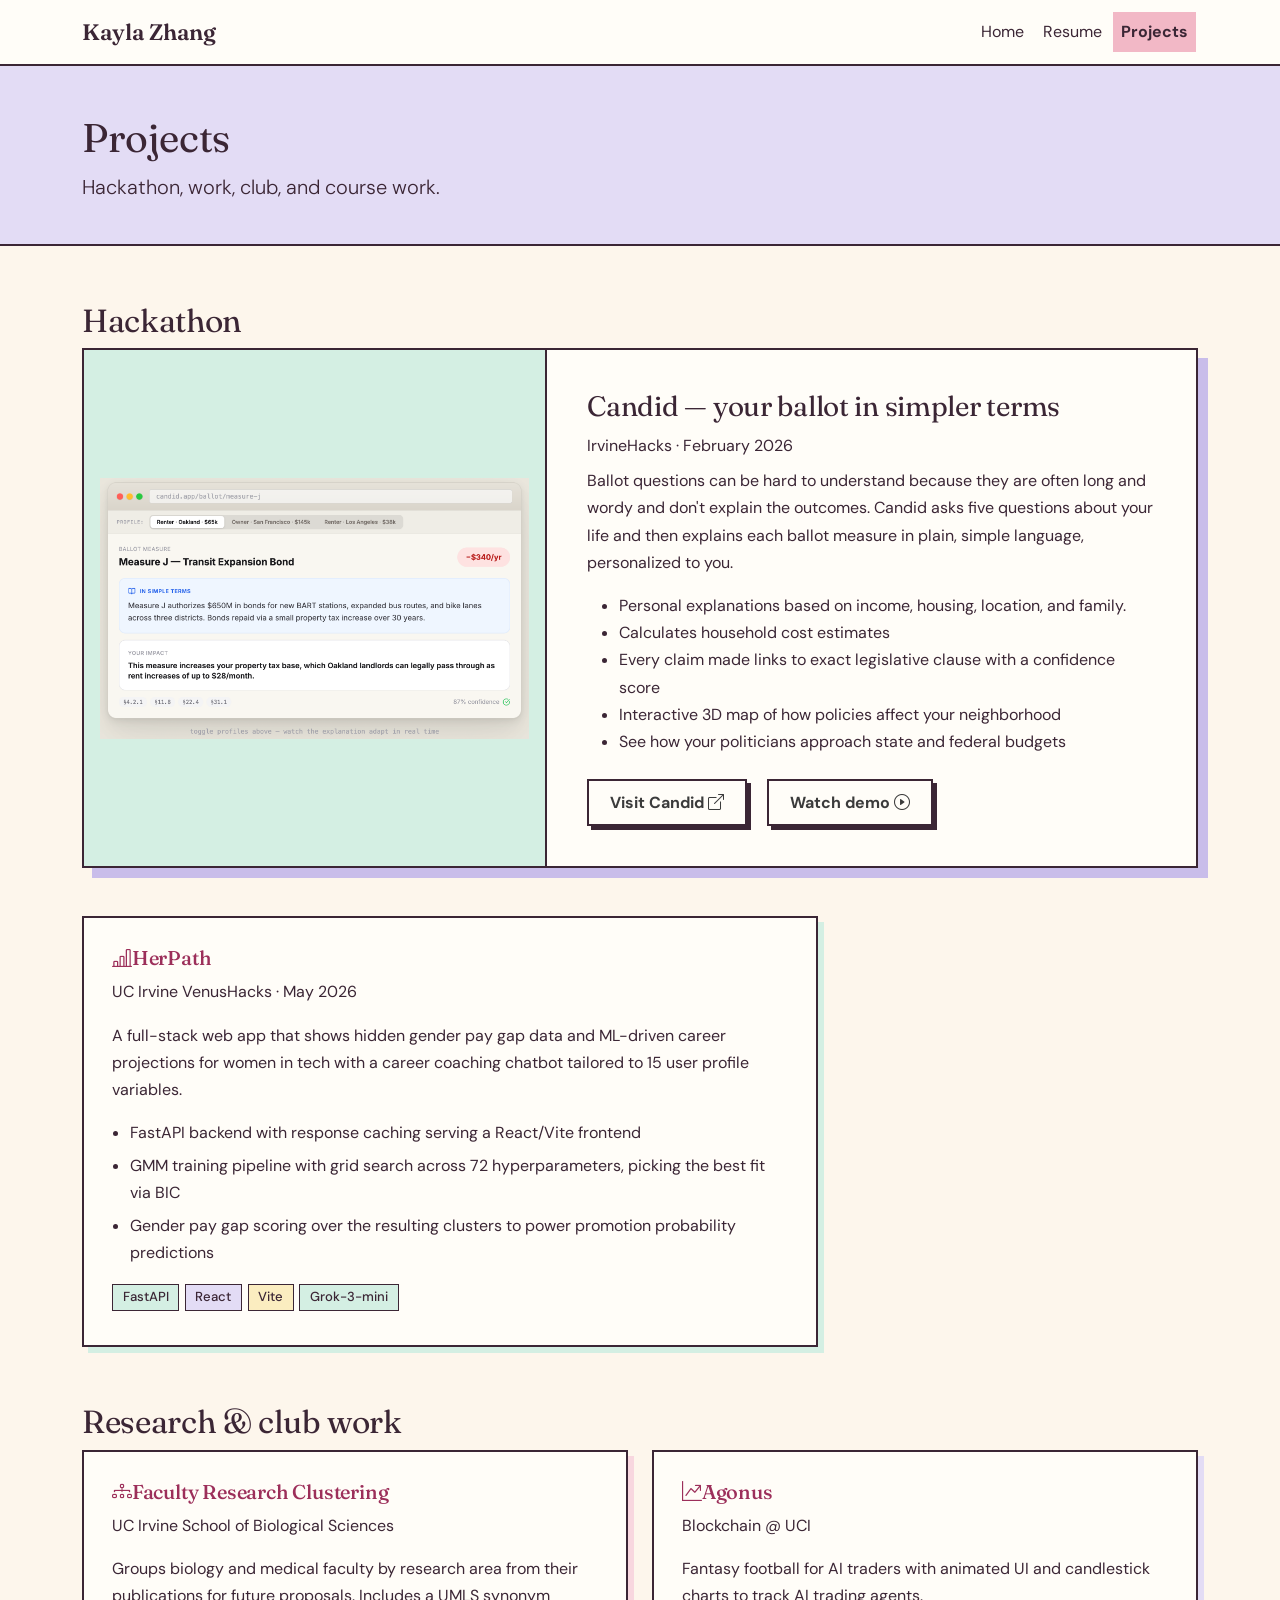
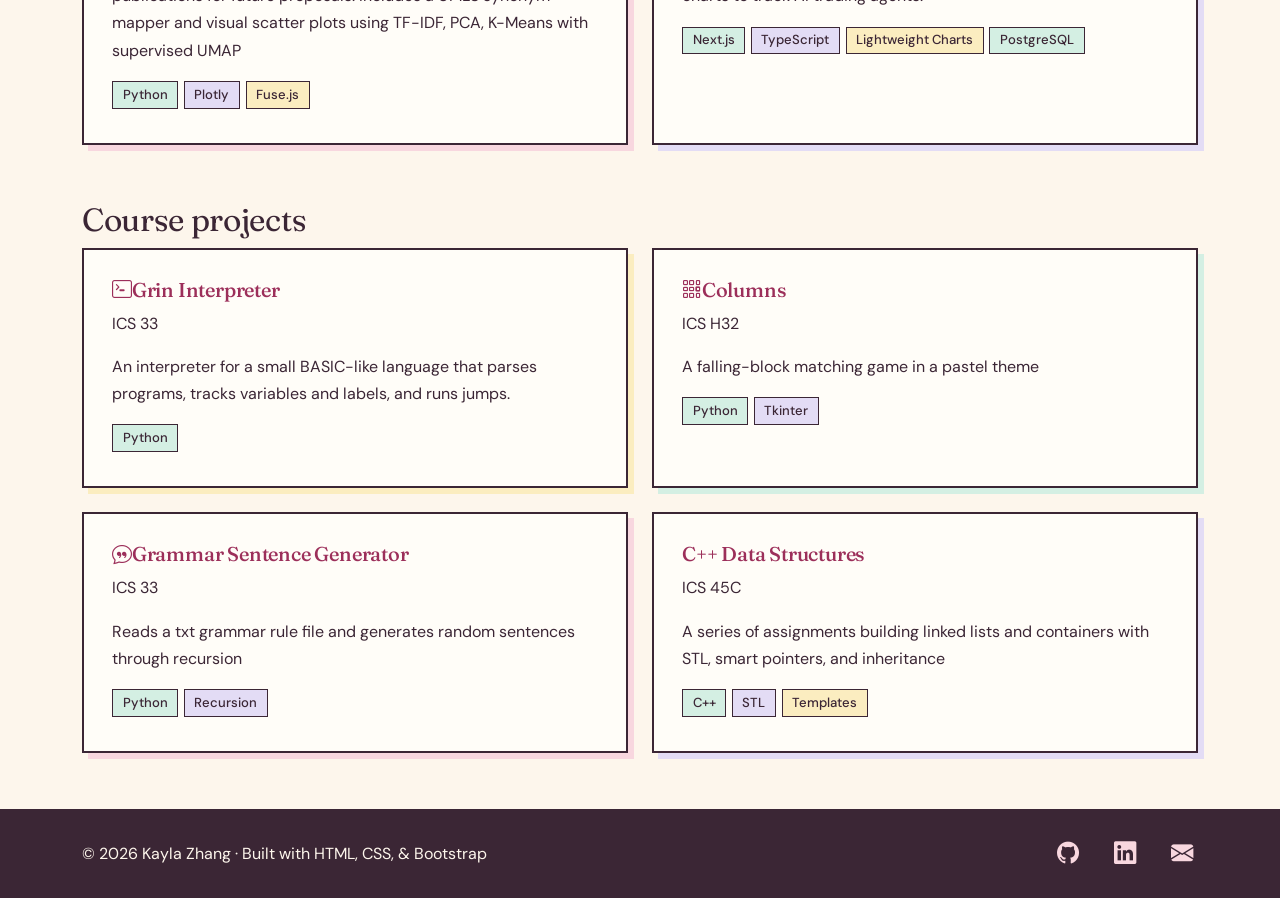
==== commit cfd71e5a: "fix accessibility issues with captions" ====
--- a/projects.html
+++ b/projects.html
@@ -33,11 +33,11 @@
           <span class="navbar-toggler-icon"></span>
         </button>
         <div class="collapse navbar-collapse" id="navMenu">
-          <div class="navbar-nav ms-auto">
+          <ul class="navbar-nav ms-auto">
             <li class="nav-item"><a class="nav-link" href="index.html">Home</a></li>
             <li class="nav-item"><a class="nav-link" href="resume.html">Resume</a></li>
             <li class="nav-item"><a class="nav-link active" aria-current="page" href="projects.html">Projects</a></li>
-          </div>
+          </ul>
         </div>
       </div>
     </nav>
@@ -70,14 +70,14 @@
                     <li>Interactive 3D map of how policies affect your neighborhood</li>
                     <li>See how your politicians approach state and federal budgets</li>
                 </ul>
-                <a class="btn btn-pastel mt-2 me-3" href="https://irvine-hacks-candid.vercel.app/">Visit Candid <i class="bi bi-box-arrow-up-right" aria-hidden="true"></i><span class="visually-hidden">(external site)</span></a>
-                <a class="btn btn-pastel mt-2" href="https://www.youtube.com/watch?v=BkP_iGvOhsA">Watch demo <i class="bi bi-play-circle" aria-hidden="true"></i><span class="visually-hidden">(video on external site)</span></a>
+                <a class="btn btn-pastel mt-2 me-3" href="https://irvine-hacks-candid.vercel.app/">Visit Candid <span class="bi bi-box-arrow-up-right" aria-hidden="true"></i><span class="visually-hidden">(external site)</span></a>
+                <a class="btn btn-pastel mt-2" href="https://www.youtube.com/watch?v=BkP_iGvOhsA">Watch demo <span class="bi bi-play-circle" aria-hidden="true"></i><span class="visually-hidden">(video on external site)</span></a>
             </div>
         </article>
         <div class="row mt-5">
             <div class="col-lg-8">
                 <article class="box mint">
-                    <h3 class="h5"><i class="bi bi-bar-chart-line" aria-hidden="true"></i>HerPath</h3>
+                    <h3 class="h5"><span class="bi bi-bar-chart-line" aria-hidden="true"></i>HerPath</h3>
                     <p class="meta">UC Irvine VenusHacks &middot; May 2026</p>
                     <p> A full-stack web app that shows hidden gender pay gap data and ML-driven career projections for women in tech with a career coaching chatbot tailored to 15 user profile variables. </p>
                     <ul>
@@ -97,7 +97,7 @@
         <div class="row g-4">
             <div class="col-md-6">
                 <article class="box pink">
-                    <h3 class="h5"><i class="bi bi-diagram-3" aria-hidden="true"></i>Faculty Research Clustering</h3>
+                    <h3 class="h5"><span class="bi bi-diagram-3" aria-hidden="true"></i>Faculty Research Clustering</h3>
                     <p class="meta">UC Irvine School of Biological Sciences</p>
                     <p> Groups biology and medical faculty by research area from their publications for future proposals. Includes a UMLS synonym mapper and visual scatter plots using TF-IDF, PCA, K-Means with supervised UMAP</p>
                     <div><span class="tag">Python</span><span class="tag">Plotly</span><span class="tag">Fuse.js</span></div>
@@ -105,7 +105,7 @@
             </div>
             <div class="col-md-6">
                 <article class="box lavender">
-                    <h3 class="h5"><i class="bi bi-graph-up-arrow" aria-hidden="true"></i>Agonus</h3>
+                    <h3 class="h5"><span class="bi bi-graph-up-arrow" aria-hidden="true"></i>Agonus</h3>
                     <p class="meta">Blockchain @ UCI</p>
                     <p>Fantasy football for AI traders with animated UI and candlestick charts to track AI trading agents.</p>
                     <div><span class="tag">Next.js</span><span class="tag">TypeScript</span><span class="tag">Lightweight Charts</span><span class="tag">PostgreSQL</span></div>
@@ -121,7 +121,7 @@
         <div class="row g-4">
                 <div class="col-md-6">
                     <article class="box butter">
-                        <h3 class="h5"><i class="bi bi-terminal" aria-hidden="true"></i>Grin Interpreter</h3>
+                        <h3 class="h5"><span class="bi bi-terminal" aria-hidden="true"></i>Grin Interpreter</h3>
                         <p class="meta">ICS 33</p>
                         <p>An interpreter for a small BASIC-like language that parses programs, tracks variables and labels, and runs jumps.</p>
                         <div><span class="tag">Python</span></div>
@@ -129,7 +129,7 @@
                 </div>
                 <div class="col-md-6">
                     <article class="box mint">
-                        <h3 class="h5"><i class="bi bi-grid-3x3-gap" aria-hidden="true"></i>Columns</h3>
+                        <h3 class="h5"><span class="bi bi-grid-3x3-gap" aria-hidden="true"></i>Columns</h3>
                         <p class="meta">ICS H32</p>
                         <p>A falling-block matching game in a pastel theme</p>
                         <div><span class="tag">Python</span><span class="tag">Tkinter</span></div>
@@ -137,7 +137,7 @@
                 </div>
                 <div class="col-md">
                     <article class="box pink">
-                        <h3 class="h5"><i class="bi bi-chat-quote" aria-hidden="true"></i>Grammar Sentence Generator</h3>
+                        <h3 class="h5"><span class="bi bi-chat-quote" aria-hidden="true"></i>Grammar Sentence Generator</h3>
                         <p class="meta">ICS 33</p>
                         <p>Reads a txt grammar rule file and generates random sentences through recursion</p>
                         <div><span class="tag">Python</span><span class="tag">Recursion</span></div>
@@ -145,7 +145,7 @@
                 </div>
                 <div class="col-md-6">
                     <article class="box lavender">
-                        <h3 class="h5"><i class="bi bi-bracesp" aria-hidden="true"></i>C++ Data Structures</h3>
+                        <h3 class="h5"><span class="bi bi-bracesp" aria-hidden="true"></i>C++ Data Structures</h3>
                         <p class="meta">ICS 45C</p>
                         <p>A series of assignments building linked lists and containers with STL, smart pointers, and inheritance</p>
                         <div><span class="tag">C++</span><span class="tag">STL</span><span class="tag">Templates</span></div>
@@ -161,9 +161,9 @@
     <div class="container d-md-flex justify-content-between align-items-center">
       <p class="mb-2 mb-md-0">&copy; 2026 Kayla Zhang &middot; Built with HTML, CSS, &amp; Bootstrap</p>
       <div class="social d-flex gap-3 fs-5">
-        <a href="https://github.com/kaylazhang07" aria-label="Github"><i class="bi bi-github" aria-hidden="true"></i></a>
-        <a href="https://linkedin.com/kayla-d-zhang" aria-label="Linkedin"><i class="bi bi-linkedin" aria-hidden="true"></i></a>
-        <a href="mailto:kaylazhang123@gmail.com" aria-label="Email Kayla"><i class="bi bi-envelope-fill" aria-hidden="true"></i></a>
+        <a href="https://github.com/kaylazhang07" aria-label="Github"><span class="bi bi-github" aria-hidden="true"></i></a>
+        <a href="https://linkedin.com/kayla-d-zhang" aria-label="Linkedin"><span class="bi bi-linkedin" aria-hidden="true"></i></a>
+        <a href="mailto:kaylazhang123@gmail.com" aria-label="Email Kayla"><span class="bi bi-envelope-fill" aria-hidden="true"></i></a>
       </div>
     </div>
   </footer>
--- a/css/style.css
+++ b/css/style.css
@@ -393,6 +393,12 @@
     height: auto;
 }
 
+.sidebar .sidebar-label{
+    font-size: 1rem;
+    font-weight: 700;
+    margin: 1rem 0 0.25rem;
+}
+
 @media(max-width: 767.98px){
     .hero{
         padding: 2.5rem 0;
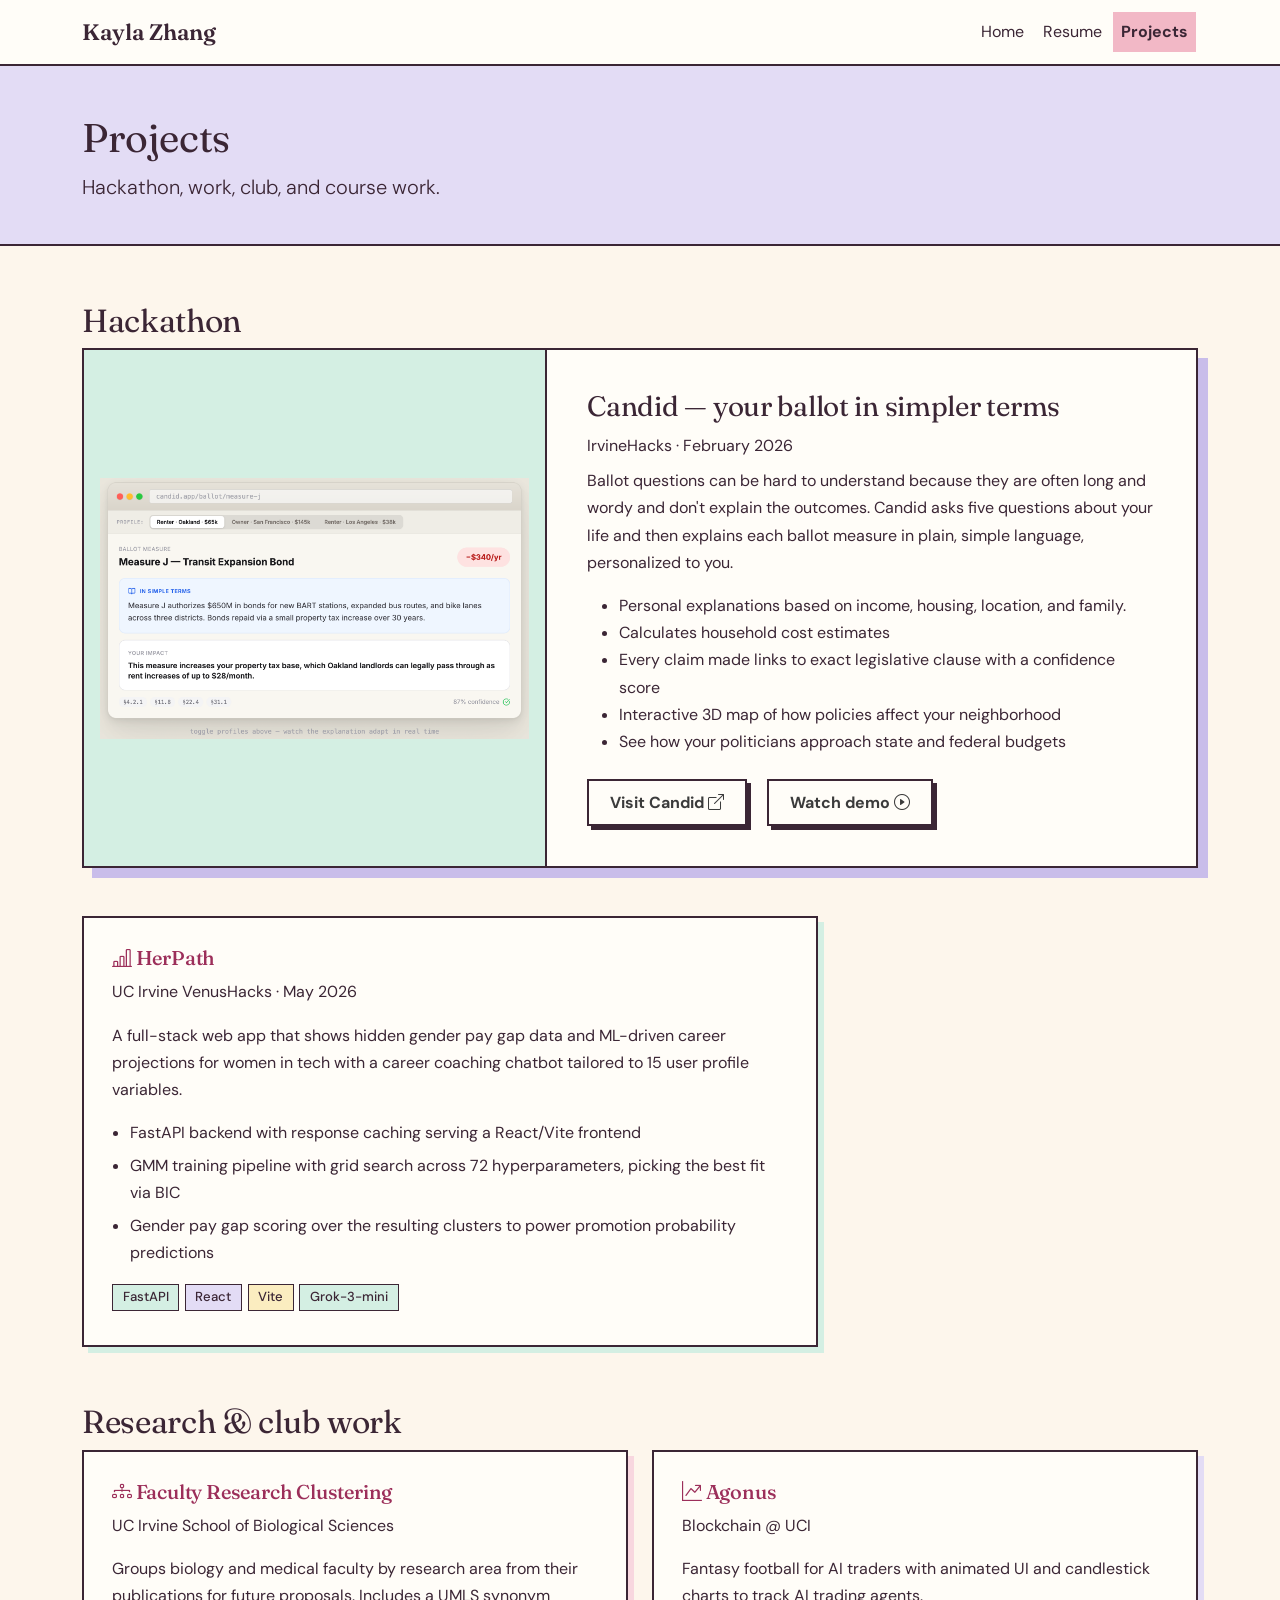
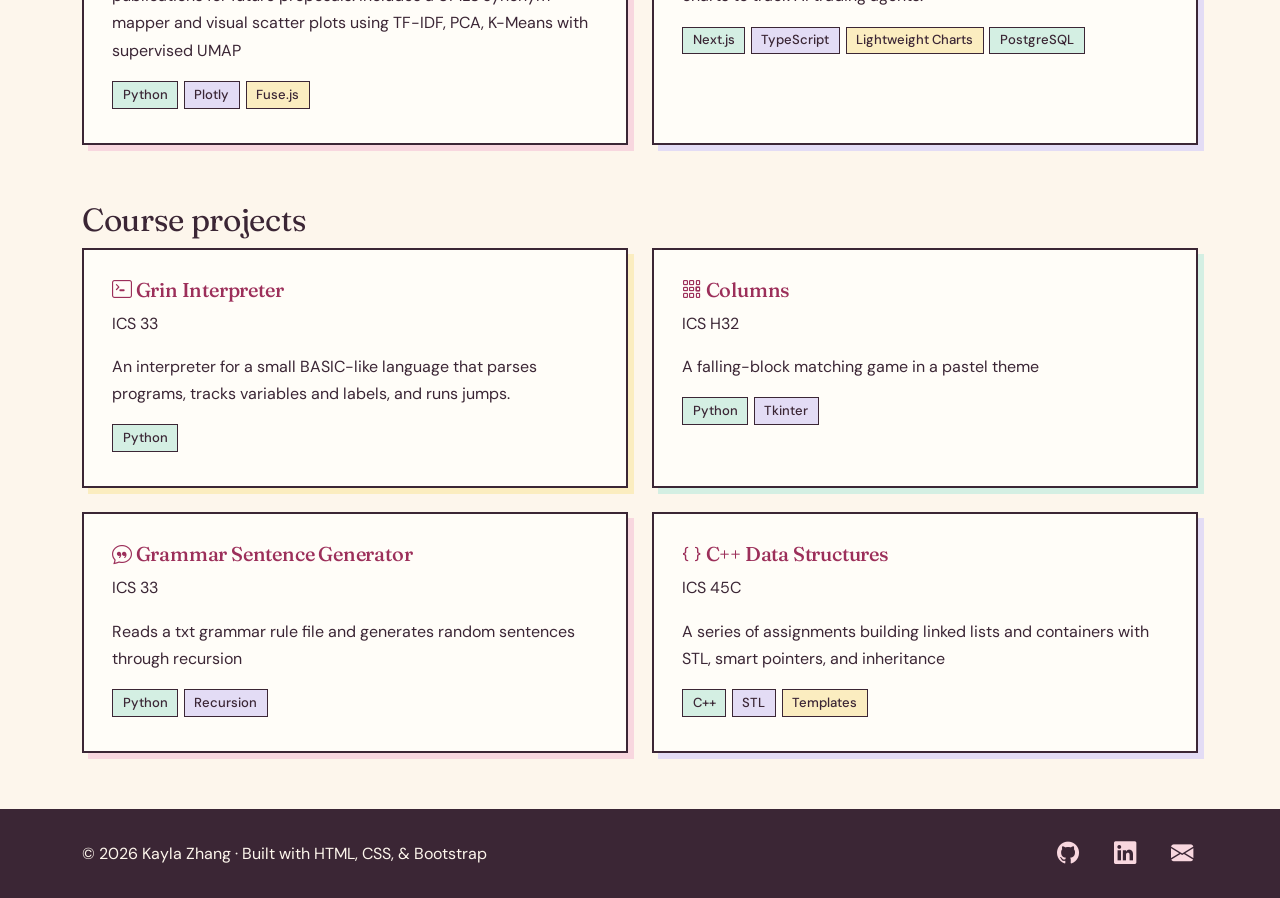
==== commit 04409ec5: "fix spacing issues with icons" ====
--- a/projects.html
+++ b/projects.html
@@ -8,6 +8,7 @@
 
 <head>
     <meta charset="utf-8">
+    <meta name="viewport" content="width=device-width, initial-scale=1">
     <meta name="author" content="Kayla Zhang">
     <meta name="description" content="Kayla Zhang's projects (Hackathon, work, club, school)">
   
@@ -26,7 +27,7 @@
 <body>
   <a class="skip-link" href="#main">Skip to main</a>
   <header>
-    <nav class="navbar navbar-expand-md site-nav" aria-label="Main navigation">
+    <nav class="navbar navbar-expand-md navbar-light site-nav" aria-label="Main navigation">
       <div class="container">
         <a class="navbar-brand" href="index.html">Kayla Zhang</a>
         <button class="navbar-toggler" type="button" data-bs-toggle="collapse" data-bs-target="#navMenu" aria-controls="navMenu" aria-expanded="false" aria-label="Toggle navigation">
@@ -77,7 +78,7 @@
         <div class="row mt-5">
             <div class="col-lg-8">
                 <article class="box mint">
-                    <h3 class="h5"><span class="bi bi-bar-chart-line" aria-hidden="true"></i>HerPath</h3>
+                    <h3 class="h5"><span class="bi bi-bar-chart-line" aria-hidden="true"></i> HerPath</h3>
                     <p class="meta">UC Irvine VenusHacks &middot; May 2026</p>
                     <p> A full-stack web app that shows hidden gender pay gap data and ML-driven career projections for women in tech with a career coaching chatbot tailored to 15 user profile variables. </p>
                     <ul>
@@ -96,8 +97,8 @@
         <h2 id="work-heading" class="section-title">Research &amp; club work</h2>
         <div class="row g-4">
             <div class="col-md-6">
-                <article class="box pink">
-                    <h3 class="h5"><span class="bi bi-diagram-3" aria-hidden="true"></i>Faculty Research Clustering</h3>
+                <article class="box pink"> 
+                    <h3 class="h5"><span class="bi bi-diagram-3" aria-hidden="true"></i> Faculty Research Clustering</h3>
                     <p class="meta">UC Irvine School of Biological Sciences</p>
                     <p> Groups biology and medical faculty by research area from their publications for future proposals. Includes a UMLS synonym mapper and visual scatter plots using TF-IDF, PCA, K-Means with supervised UMAP</p>
                     <div><span class="tag">Python</span><span class="tag">Plotly</span><span class="tag">Fuse.js</span></div>
@@ -105,7 +106,7 @@
             </div>
             <div class="col-md-6">
                 <article class="box lavender">
-                    <h3 class="h5"><span class="bi bi-graph-up-arrow" aria-hidden="true"></i>Agonus</h3>
+                    <h3 class="h5"><span class="bi bi-graph-up-arrow" aria-hidden="true"></i> Agonus</h3>
                     <p class="meta">Blockchain @ UCI</p>
                     <p>Fantasy football for AI traders with animated UI and candlestick charts to track AI trading agents.</p>
                     <div><span class="tag">Next.js</span><span class="tag">TypeScript</span><span class="tag">Lightweight Charts</span><span class="tag">PostgreSQL</span></div>
@@ -121,7 +122,7 @@
         <div class="row g-4">
                 <div class="col-md-6">
                     <article class="box butter">
-                        <h3 class="h5"><span class="bi bi-terminal" aria-hidden="true"></i>Grin Interpreter</h3>
+                        <h3 class="h5"><span class="bi bi-terminal" aria-hidden="true"></i> Grin Interpreter</h3>
                         <p class="meta">ICS 33</p>
                         <p>An interpreter for a small BASIC-like language that parses programs, tracks variables and labels, and runs jumps.</p>
                         <div><span class="tag">Python</span></div>
@@ -129,7 +130,7 @@
                 </div>
                 <div class="col-md-6">
                     <article class="box mint">
-                        <h3 class="h5"><span class="bi bi-grid-3x3-gap" aria-hidden="true"></i>Columns</h3>
+                        <h3 class="h5"><span class="bi bi-grid-3x3-gap" aria-hidden="true"></i> Columns</h3>
                         <p class="meta">ICS H32</p>
                         <p>A falling-block matching game in a pastel theme</p>
                         <div><span class="tag">Python</span><span class="tag">Tkinter</span></div>
@@ -137,7 +138,7 @@
                 </div>
                 <div class="col-md">
                     <article class="box pink">
-                        <h3 class="h5"><span class="bi bi-chat-quote" aria-hidden="true"></i>Grammar Sentence Generator</h3>
+                        <h3 class="h5"><span class="bi bi-chat-quote" aria-hidden="true"></i> Grammar Sentence Generator</h3>
                         <p class="meta">ICS 33</p>
                         <p>Reads a txt grammar rule file and generates random sentences through recursion</p>
                         <div><span class="tag">Python</span><span class="tag">Recursion</span></div>
@@ -145,7 +146,7 @@
                 </div>
                 <div class="col-md-6">
                     <article class="box lavender">
-                        <h3 class="h5"><span class="bi bi-bracesp" aria-hidden="true"></i>C++ Data Structures</h3>
+                        <h3 class="h5"><span class="bi bi-braces" aria-hidden="true"></i> C++ Data Structures</h3>
                         <p class="meta">ICS 45C</p>
                         <p>A series of assignments building linked lists and containers with STL, smart pointers, and inheritance</p>
                         <div><span class="tag">C++</span><span class="tag">STL</span><span class="tag">Templates</span></div>
--- a/css/style.css
+++ b/css/style.css
@@ -58,6 +58,11 @@
     color: #3b2635;
 }
 
+.site-nav .navbar-toggler{
+    border: 2px solid #3b2635;
+    padding: 0.35rem 0.6rem;
+}
+
 .site-nav .navbar-brand:hover,
 .site-nav .navbar-brand:focus{
     background-color: transparent;
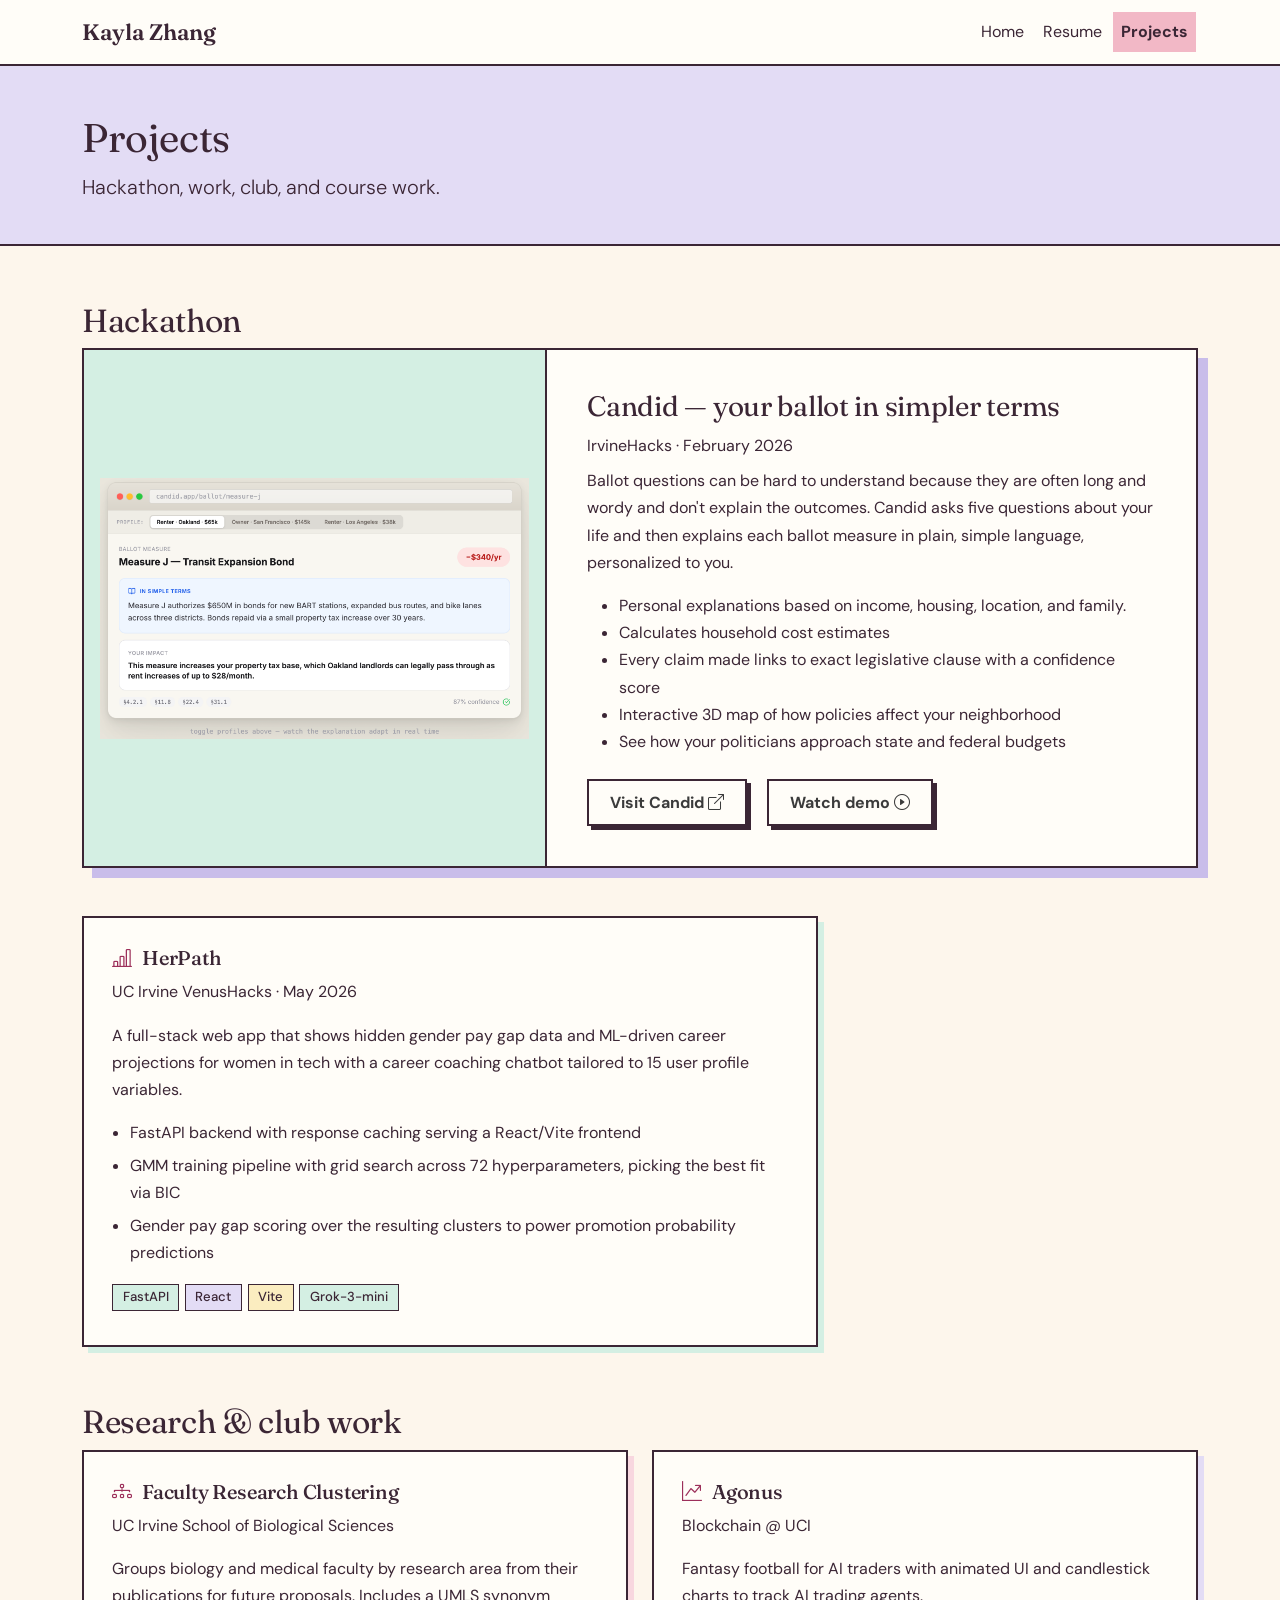
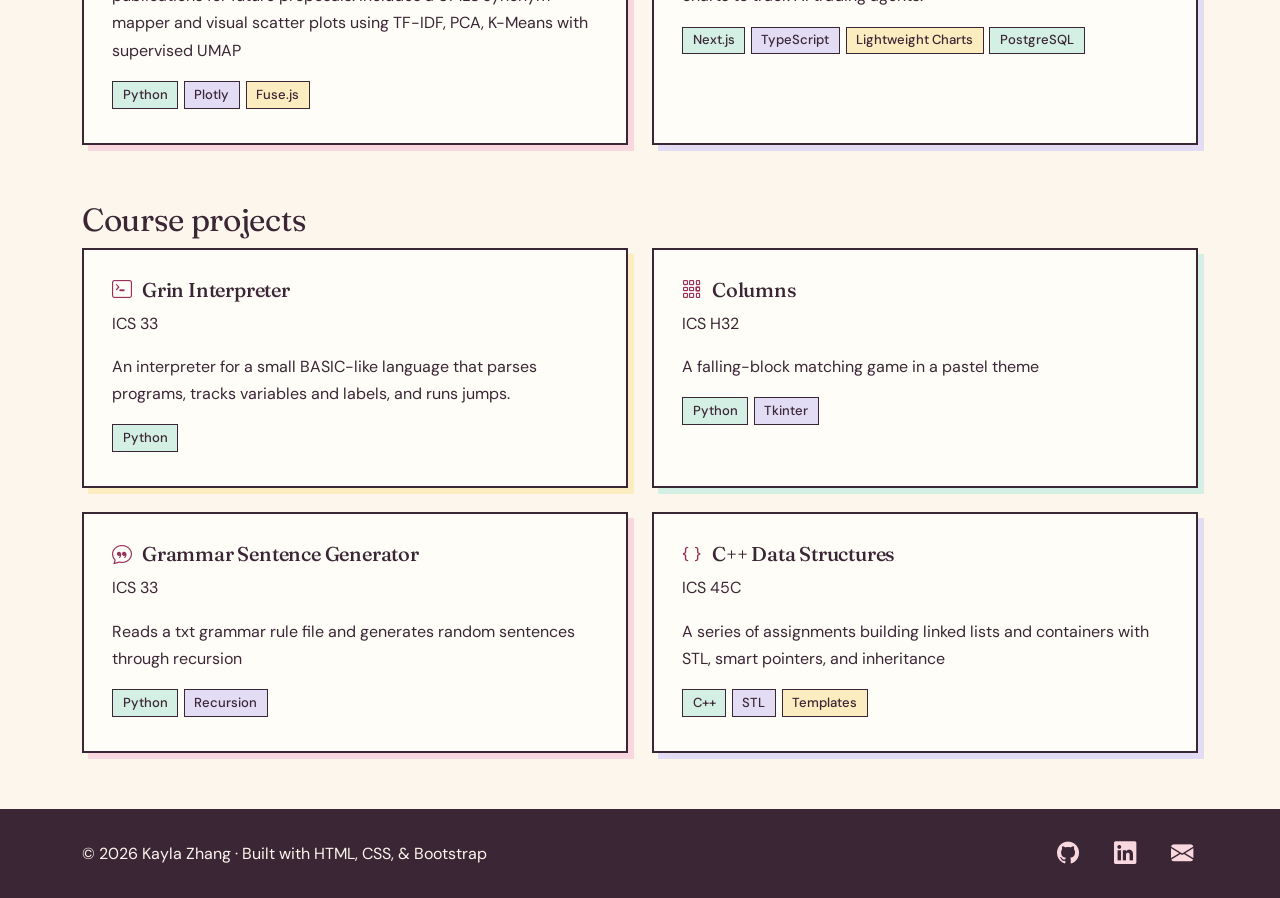
==== commit 2729a356: "fix remaining validation issues" ====
--- a/projects.html
+++ b/projects.html
@@ -16,7 +16,7 @@
     <!-- bootstrap icons-->
     <link href="https://cdn.jsdelivr.net/npm/bootstrap-icons@1.13.1/font/bootstrap-icons.css" rel="stylesheet" integrity="sha384-Bk5cbLkZQ5raZ0+H2/+VbfYx3WpvxvQK4zqXZr7sYODuaX7bKXoSOnipQxkaS8sv" crossorigin="anonymous">
    
-    <title>Home | Kayla Zhang </title>
+    <title>Projects | Kayla Zhang</title>
   <!-- Google fonts-->
   <link rel="preconnect" href="https://fonts.googleapis.com">
   <link rel="preconnect" href="https://fonts.gstatic.com" crossorigin>
@@ -71,14 +71,14 @@
                     <li>Interactive 3D map of how policies affect your neighborhood</li>
                     <li>See how your politicians approach state and federal budgets</li>
                 </ul>
-                <a class="btn btn-pastel mt-2 me-3" href="https://irvine-hacks-candid.vercel.app/">Visit Candid <span class="bi bi-box-arrow-up-right" aria-hidden="true"></i><span class="visually-hidden">(external site)</span></a>
-                <a class="btn btn-pastel mt-2" href="https://www.youtube.com/watch?v=BkP_iGvOhsA">Watch demo <span class="bi bi-play-circle" aria-hidden="true"></i><span class="visually-hidden">(video on external site)</span></a>
+                <a class="btn btn-pastel mt-2 me-3" href="https://irvine-hacks-candid.vercel.app/">Visit Candid <span class="bi bi-box-arrow-up-right" aria-hidden="true"></span><span class="visually-hidden">(external site)</span></a>
+                <a class="btn btn-pastel mt-2" href="https://www.youtube.com/watch?v=BkP_iGvOhsA">Watch demo <span class="bi bi-play-circle" aria-hidden="true"></span><span class="visually-hidden">(video on external site)</span></a>
             </div>
         </article>
         <div class="row mt-5">
             <div class="col-lg-8">
                 <article class="box mint">
-                    <h3 class="h5"><span class="bi bi-bar-chart-line" aria-hidden="true"></i> HerPath</h3>
+                    <h3 class="h5"><span class="bi bi-bar-chart-line" aria-hidden="true"></span> HerPath</h3>
                     <p class="meta">UC Irvine VenusHacks &middot; May 2026</p>
                     <p> A full-stack web app that shows hidden gender pay gap data and ML-driven career projections for women in tech with a career coaching chatbot tailored to 15 user profile variables. </p>
                     <ul>
@@ -98,7 +98,7 @@
         <div class="row g-4">
             <div class="col-md-6">
                 <article class="box pink"> 
-                    <h3 class="h5"><span class="bi bi-diagram-3" aria-hidden="true"></i> Faculty Research Clustering</h3>
+                    <h3 class="h5"><span class="bi bi-diagram-3" aria-hidden="true"></span> Faculty Research Clustering</h3>
                     <p class="meta">UC Irvine School of Biological Sciences</p>
                     <p> Groups biology and medical faculty by research area from their publications for future proposals. Includes a UMLS synonym mapper and visual scatter plots using TF-IDF, PCA, K-Means with supervised UMAP</p>
                     <div><span class="tag">Python</span><span class="tag">Plotly</span><span class="tag">Fuse.js</span></div>
@@ -106,7 +106,7 @@
             </div>
             <div class="col-md-6">
                 <article class="box lavender">
-                    <h3 class="h5"><span class="bi bi-graph-up-arrow" aria-hidden="true"></i> Agonus</h3>
+                    <h3 class="h5"><span class="bi bi-graph-up-arrow" aria-hidden="true"></span> Agonus</h3>
                     <p class="meta">Blockchain @ UCI</p>
                     <p>Fantasy football for AI traders with animated UI and candlestick charts to track AI trading agents.</p>
                     <div><span class="tag">Next.js</span><span class="tag">TypeScript</span><span class="tag">Lightweight Charts</span><span class="tag">PostgreSQL</span></div>
@@ -122,7 +122,7 @@
         <div class="row g-4">
                 <div class="col-md-6">
                     <article class="box butter">
-                        <h3 class="h5"><span class="bi bi-terminal" aria-hidden="true"></i> Grin Interpreter</h3>
+                        <h3 class="h5"><span class="bi bi-terminal" aria-hidden="true"></span> Grin Interpreter</h3>
                         <p class="meta">ICS 33</p>
                         <p>An interpreter for a small BASIC-like language that parses programs, tracks variables and labels, and runs jumps.</p>
                         <div><span class="tag">Python</span></div>
@@ -130,15 +130,15 @@
                 </div>
                 <div class="col-md-6">
                     <article class="box mint">
-                        <h3 class="h5"><span class="bi bi-grid-3x3-gap" aria-hidden="true"></i> Columns</h3>
+                        <h3 class="h5"><span class="bi bi-grid-3x3-gap" aria-hidden="true"></span> Columns</h3>
                         <p class="meta">ICS H32</p>
                         <p>A falling-block matching game in a pastel theme</p>
                         <div><span class="tag">Python</span><span class="tag">Tkinter</span></div>
                     </article>
                 </div>
-                <div class="col-md">
+                <div class="col-md-6">
                     <article class="box pink">
-                        <h3 class="h5"><span class="bi bi-chat-quote" aria-hidden="true"></i> Grammar Sentence Generator</h3>
+                        <h3 class="h5"><span class="bi bi-chat-quote" aria-hidden="true"></span> Grammar Sentence Generator</h3>
                         <p class="meta">ICS 33</p>
                         <p>Reads a txt grammar rule file and generates random sentences through recursion</p>
                         <div><span class="tag">Python</span><span class="tag">Recursion</span></div>
@@ -146,7 +146,7 @@
                 </div>
                 <div class="col-md-6">
                     <article class="box lavender">
-                        <h3 class="h5"><span class="bi bi-braces" aria-hidden="true"></i> C++ Data Structures</h3>
+                        <h3 class="h5"><span class="bi bi-braces" aria-hidden="true"></span> C++ Data Structures</h3>
                         <p class="meta">ICS 45C</p>
                         <p>A series of assignments building linked lists and containers with STL, smart pointers, and inheritance</p>
                         <div><span class="tag">C++</span><span class="tag">STL</span><span class="tag">Templates</span></div>
@@ -162,9 +162,9 @@
     <div class="container d-md-flex justify-content-between align-items-center">
       <p class="mb-2 mb-md-0">&copy; 2026 Kayla Zhang &middot; Built with HTML, CSS, &amp; Bootstrap</p>
       <div class="social d-flex gap-3 fs-5">
-        <a href="https://github.com/kaylazhang07" aria-label="Github"><span class="bi bi-github" aria-hidden="true"></i></a>
-        <a href="https://linkedin.com/kayla-d-zhang" aria-label="Linkedin"><span class="bi bi-linkedin" aria-hidden="true"></i></a>
-        <a href="mailto:kaylazhang123@gmail.com" aria-label="Email Kayla"><span class="bi bi-envelope-fill" aria-hidden="true"></i></a>
+        <a href="https://github.com/kaylazhang07" aria-label="Github"><span class="bi bi-github" aria-hidden="true"></span></a>
+        <a href="https://linkedin.com/in/kayla-d-zhang" aria-label="LinkedIn"><span class="bi bi-linkedin" aria-hidden="true"></span></a>
+        <a href="mailto:kaylazhang123@gmail.com" aria-label="Email Kayla"><span class="bi bi-envelope-fill" aria-hidden="true"></span></a>
       </div>
     </div>
   </footer>
